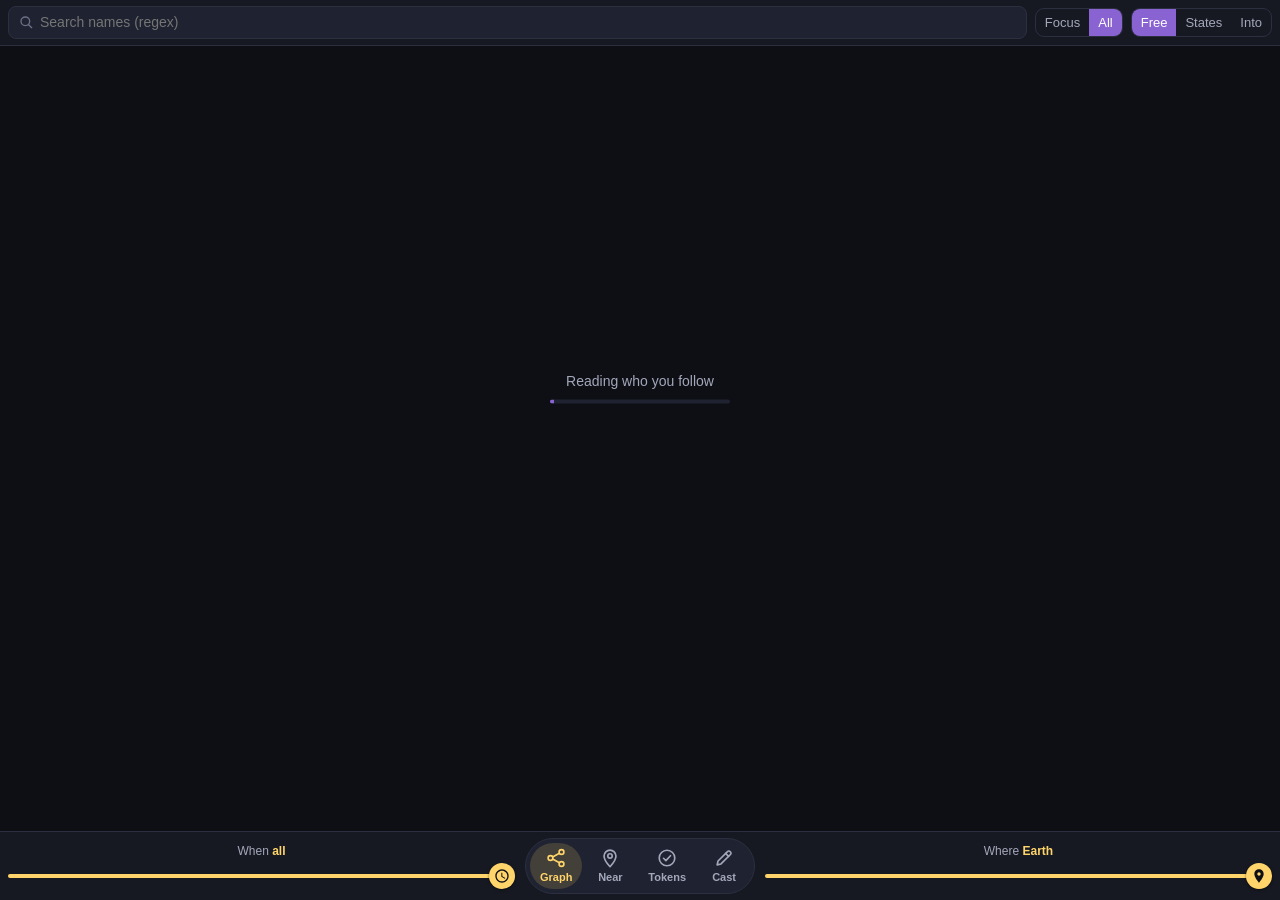
==== Alt/index.html @ 557f31a7 "Page 12 Demo button; /demo defaults to test data; live graph at /Alt Co-Authored-By: Claude Opus 5.5" ====
<!doctype html>
<html lang="en">
  <head>
    <meta charset="UTF-8" />
    <meta name="viewport" content="width=device-width, initial-scale=1, viewport-fit=cover, user-scalable=no" />
    <meta name="theme-color" content="#0e0f14" />
    <title>HereCaster</title>
    <link rel="icon" href="./icon.png" />
    <!--miniapp-embed-->
    <script type="module" crossorigin src="./assets/index-CEFZ0CI2.js"></script>
    <link rel="stylesheet" crossorigin href="./assets/index-DqR6mZrb.css">
  </head>
  <body>
    <div id="app">
      <nav id="settings" aria-label="Graph settings">
        <label id="find">
          <svg viewBox="0 0 24 24" aria-hidden="true"><circle cx="11" cy="11" r="6.5" /><path d="M16 16l4.5 4.5" /></svg>
          <input id="search" type="search" placeholder="Search names (regex)" aria-label="Search names (regex)" autocomplete="off" spellcheck="false" />
          <span id="count"></span>
        </label>
        <div class="seg" id="mode" role="group" aria-label="View">
          <button data-mode="focus">Focus</button>
          <button data-mode="all" class="on">All</button>
        </div>
        <div class="seg" id="hullBy" role="group" aria-label="Community hulls">
          <button data-hull="freeform" class="on">Free</button>
          <button data-hull="society">States</button>
          <button data-hull="interest">Into</button>
        </div>
      </nav>
      <main id="stage">
        <svg id="graph" role="img" aria-label="Friends-of-friends graph"></svg>
        <div id="status" class="status"></div>
        <div id="toast" hidden></div>
        <div id="legend"></div>
        <button id="meBtn" hidden>My network</button>
        <button id="addBtn" hidden>+ Add NearCaster</button>
        <aside id="panel" hidden></aside>
        <div id="peek" hidden></div>
      </main>
    </div>
  </body>
</html>
---- Alt/assets/index-DqR6mZrb.css ----
:root{--bg:#0e0f14;--panel:#171922;--panel-2:#1f2230;--line:#2b2f40;--ink:#e8e9f0;--ink-2:#a3a7ba;--ink-3:#6c7086;--accent:#8a63d2;--hit:#fe9;--hit-label:#ffd84d;--tie-mutual:#ffd84d;--tie-in:#f472b6;--tie-out:#60a5fa;--tie-half:#9aa0b4;--aura:#ffe080e8;--here:#ffd56b;--f2f:#ff4d4d;--safe-top:env(safe-area-inset-top,0px);--safe-bottom:env(safe-area-inset-bottom,0px);--safe-left:env(safe-area-inset-left,0px);--safe-right:env(safe-area-inset-right,0px);--lightningcss-light: ;--lightningcss-dark:initial;color-scheme:dark}*{box-sizing:border-box}[hidden]{display:none!important}html,body{background:var(--bg);height:100%;color:var(--ink);overscroll-behavior:none;-webkit-tap-highlight-color:transparent;margin:0;font:14px/1.35 -apple-system,BlinkMacSystemFont,Inter,Segoe UI,Roboto,sans-serif}#app{padding:var(--safe-top) var(--safe-right) var(--safe-bottom) var(--safe-left);flex-direction:column;display:flex;position:fixed;inset:0}#find{background:var(--panel-2);border:1px solid var(--line);cursor:text;border-radius:8px;flex:auto;align-items:center;gap:6px;min-width:80px;padding:0 9px;display:flex;overflow:hidden}#find svg{fill:none;width:16px;height:16px;stroke:var(--ink-3);stroke-width:2px;stroke-linecap:round;flex:none}#search{min-width:48px;color:var(--ink);font:inherit;background:0 0;border:0;outline:none;flex:48px;padding:6px 0}#find:has(#search.bad){border-color:#c55}#find:focus-within{border-color:var(--ink-3)}#count{min-width:0;color:var(--ink-3);white-space:nowrap;flex:0 auto;font-size:12px;overflow:hidden}button{font:inherit;color:var(--ink);background:var(--panel-2);border:1px solid var(--line);cursor:pointer;border-radius:8px;padding:5px 10px}button:active{transform:translateY(1px)}#settings{background:var(--panel);border-bottom:1px solid var(--line);scrollbar-width:none;z-index:3;align-items:center;gap:8px;padding:6px 8px;display:flex;overflow-x:auto}#settings::-webkit-scrollbar{display:none}#settings .seg{flex:none}#settings .seg button{white-space:nowrap}@media (max-width:520px){#settings{gap:5px}#settings .seg button{padding:4px 5px;font-size:12px}#settings:has(#search:focus) .seg{border-width:0;width:0;min-width:0;margin-left:-5px;padding:0;overflow:hidden}}.seg{border:1px solid var(--line);border-radius:9px;display:inline-flex;overflow:hidden}.seg button{color:var(--ink-2);background:0 0;border:0;border-radius:0;padding:5px 9px;font-size:13px}.seg button.on{background:var(--accent);color:#fff}#stage{flex:1;min-height:0;position:relative;overflow:hidden}#graph{touch-action:none;-webkit-user-select:none;user-select:none;-webkit-touch-callout:none;-webkit-tap-highlight-color:transparent;width:100%;height:100%;display:block}#meBtn{z-index:3;border:1px solid var(--line);background:var(--panel);color:var(--ink);border-radius:999px;padding:6px 12px;font-size:13px;position:absolute;top:8px;left:8px}#addBtn{z-index:3;border:1px solid var(--accent);background:var(--panel);color:var(--ink);border-radius:999px;padding:6px 12px;font-size:13px;position:absolute;top:8px;right:8px}#peek{z-index:6;border:1px solid var(--line);pointer-events:none;background:#171922f5;border-radius:12px;max-width:min(280px,100% - 16px);padding:8px 12px;position:fixed;top:0;left:0;box-shadow:0 6px 24px #00000073}#peek .who{color:var(--ink);align-items:center;gap:8px;font-size:14px;font-weight:600;display:flex}#peek .who i{border-radius:50%;flex:none;width:10px;height:10px}#peek .sub{color:var(--ink-2);margin-top:2px;font-size:12px}#peek.acct{align-items:center;gap:10px;display:flex}#peek .lines{min-width:0}#peek .who{overflow-wrap:anywhere;min-width:0}#peek .face{color:#000000b3;border:2px solid;border-radius:50%;flex:none;place-items:center;width:34px;height:34px;font-size:12px;font-weight:650;display:grid;position:relative;overflow:hidden}#peek .face img{object-fit:cover;width:100%;height:100%;position:absolute;inset:0}#peek .line{color:var(--ink-2);white-space:nowrap;text-overflow:ellipsis;margin-top:2px;font-size:12px;overflow:hidden}#peek .line .k{color:var(--ink-3)}.status{text-align:center;color:var(--ink-2);pointer-events:none;max-width:80%;position:absolute;top:40%;left:50%;transform:translate(-50%,-50%)}.status .bar{background:var(--panel-2);border-radius:2px;width:180px;height:4px;margin:10px auto 0;overflow:hidden}.status .bar i{background:var(--accent);height:100%;transition:width .2s;display:block}.status.error{color:#f0a0a0;pointer-events:auto}#legend{left:8px;bottom:var(--dock,0px);overscroll-behavior-x:contain;scrollbar-width:none;max-width:calc(100% - 16px);color:var(--ink-2);pointer-events:none;flex-wrap:nowrap;gap:10px;padding:10px 6px 10px 0;font-size:11px;display:flex;position:absolute;overflow-x:auto}#legend::-webkit-scrollbar{display:none}#legend:empty{display:none}#legend span{white-space:nowrap;pointer-events:auto;touch-action:none;cursor:default;border-radius:8px;flex:none;align-items:center;gap:4px;padding:1px 4px;display:inline-flex}#legend span.group{touch-action:none;-webkit-user-select:none;user-select:none;-webkit-touch-callout:none}#legend span.tap{cursor:pointer}#legend span.on{color:var(--ink);background:#ffffff1f}#legend i{border-radius:50%;width:9px;height:9px;display:inline-block}.link{stroke:#8890a8;stroke-opacity:.22;fill:none}.link.mutual{stroke-opacity:.45}.link.ego{stroke:var(--accent);stroke-opacity:.35}.link.hit{stroke:var(--hit);stroke-opacity:.75;stroke-width:1.5px}.link.dim{stroke-opacity:.05}.link.tie-half{stroke:var(--tie-half)}.link.tie-mutual{stroke:var(--tie-mutual)}.link.tie-in{stroke:var(--tie-in)}.link.tie-out{stroke:var(--tie-out)}.link.f2f{stroke:var(--f2f);stroke-opacity:.85;stroke-width:1.5px}.node circle.body{stroke:#0000008c;stroke-width:1px}.node .aura{fill:none;stroke:var(--aura);stroke-width:3px;visibility:hidden}.node.focus .aura{visibility:visible}.node.hit circle.body{fill:var(--hit)!important}.node.near1 circle.body{stroke:#ff8c42;stroke-width:2.5px}.node.near2 circle.body{stroke:#ffd56b;stroke-width:1.5px}.node.pinned circle.body{stroke:#fff;stroke-dasharray:2 2;stroke-width:1.5px}.node{cursor:pointer}.node.dim{opacity:.18}.node.faint{opacity:.5}.node text{fill:var(--ink);paint-order:stroke;stroke:#0e0f14d9;stroke-width:3px;pointer-events:all;font-size:10px}.node.hit text:not(.initials){fill:var(--hit-label);font-weight:650}.node .initials{fill:#000000b3;stroke:none;text-anchor:middle;dominant-baseline:central;pointer-events:none;font-size:9px;font-weight:650}.node.cluster circle.body{fill-opacity:.22;stroke-width:1.5px;stroke-dasharray:3 2}.node.cluster .initials{fill:var(--ink);stroke:none}.node.super circle.body{fill-opacity:.9;stroke:#ffffffbf;stroke-width:1.5px}.node.super .initials{fill:#fff;stroke:none;font-weight:700}.hull-layer{opacity:.1}.hulls,.links{pointer-events:none}.hull-layer .hull,.hull-top .hull,.hull-parts .hull{pointer-events:visiblePainted;cursor:pointer}.hull{stroke-width:36px;stroke-linejoin:round}.hull.on{opacity:.2}.hull.fade{opacity:.6}.hull.part{fill-opacity:.14;stroke-opacity:.6;stroke-width:1.5px}.hull.part.on{opacity:1;fill-opacity:.22;stroke-opacity:.9}#panel{width:min(300px,100% - 16px);max-height:min(calc(100% - var(--legend,0px) - var(--dock,0px) - 16px), var(--hover-h,100vh));touch-action:pan-y;-webkit-user-select:none;user-select:none;-webkit-touch-callout:none;border:1px solid var(--line);z-index:4;background:#171922f5;border-radius:12px;padding:12px;position:absolute;top:8px;left:8px;overflow:auto;box-shadow:0 8px 30px #00000073}#panel .head{align-items:center;gap:10px;padding-right:102px;display:flex}#panel.preview .head{padding-right:0}#panel .stats .opens{cursor:pointer}#panel .head.badged{align-items:flex-start;padding-right:0}#panel .head.badged>:nth-last-child(2){flex:0 auto;min-width:0}#panel .head.badged>.badges{touch-action:none;flex-flow:row-reverse wrap;flex:1 1 0;place-content:flex-start;gap:4px;min-width:101px;margin:32px -4px 0 0;display:flex}.badgeTip{z-index:6;border:1px solid var(--line);background:var(--panel);max-width:220px;color:var(--ink);pointer-events:none;border-radius:8px;padding:4px 8px;font-size:12px;position:fixed;top:0;left:0;box-shadow:0 4px 14px #00000073}.badgeTip[hidden]{display:none}#panel .badge.disc{border:1px solid var(--ink-3);background:var(--panel-2);width:28px;height:28px;color:var(--ink-2);border-radius:50%;place-items:center;padding:0;display:grid}#panel .badge.disc svg{fill:none;stroke:currentColor;stroke-width:1.8px;stroke-linecap:round;stroke-linejoin:round;width:16px;height:16px}#panel .badge.disc.qr.met{color:#000;background:#fff;border-color:#fff}#panel .badge.disc.selfie{overflow:hidden}#panel .badge.disc.selfie img{object-fit:cover;width:100%;height:100%}#panel .badge.society{cursor:default;border-radius:6px;width:28px;height:28px;position:relative}#panel .badge.society img{border-radius:6px;width:100%;height:100%;padding:3px}#panel .badge.society .letter{color:#23262f;background:#f4f4f6;border-radius:6px;place-items:center;width:100%;height:100%;font-size:14px;font-weight:700;display:grid}#panel .badge.society .n{border:1px solid var(--line);background:var(--panel-2);min-width:14px;height:14px;color:var(--ink);text-align:center;border-radius:7px;padding:0 3px;font-size:9px;line-height:12px;position:absolute;bottom:-3px;right:-3px}#panel .badge.society.lit,#panel .badge.society.on{outline:2px solid var(--ink-2);outline-offset:1px}#panel .head>:last-child{min-width:0}#panel .name,#panel .user{overflow-wrap:anywhere}#panel img,#panel .ph{object-fit:cover;background:var(--panel-2);border-radius:50%;flex:none;width:48px;height:48px}#panel img.logo{box-sizing:border-box;object-fit:contain;background:#f4f4f6;border-radius:8px;padding:4px}#panel img.logo.dark{background:#23262f}#panel .ph.cluster{background:0 0;border:2px dashed}#panel .ph.group{width:28px;height:28px;margin:10px}#panel .lines{color:var(--ink-2);gap:3px;margin-top:10px;font-size:13px;display:grid}#panel .chip.who img{vertical-align:middle;border-radius:50%;width:16px;height:16px;margin-right:5px}#panel .name{font-size:15px;font-weight:650}#panel .user{color:var(--ink-2)}#panel .bio{color:var(--ink-2);white-space:pre-wrap;word-break:break-word;margin:8px 0}#panel .stats{color:var(--ink-2);grid-template-columns:repeat(3,minmax(0,auto));justify-content:space-between;gap:4px 10px;margin:8px 0;font-size:12px;display:grid}#panel .stats b{color:var(--ink)}#panel .stats .col{align-content:start;gap:4px;min-width:0;display:grid}#panel .trace{cursor:pointer;touch-action:none;border-radius:4px}#panel.scroll .trace{touch-action:pan-y}#panel .trace.on{color:var(--ink);background:var(--panel-2)}@media (hover:hover){#panel .stats .trace:hover,#panel h4.trace:hover{color:var(--ink)}}#panel .chip.trace.on{border-color:var(--ink-2)}#panel .foldRow{color:var(--ink-2);align-items:center;gap:8px;margin-top:10px;font-size:12px;display:flex}#panel .foldRow input{min-width:0;accent-color:var(--accent);flex:1}#panel .chips{flex-wrap:wrap;gap:4px;margin:6px 0;display:flex}#panel .chip{background:var(--panel-2);border:1px solid var(--line);cursor:pointer;border-radius:10px;padding:2px 8px;font-size:12px}#panel .actions{flex-wrap:wrap;gap:6px;margin-top:8px;display:flex}#panel .actions button.primary{background:var(--accent);border-color:var(--accent);color:#fff}#panel .close{z-index:1;border:1px solid var(--ink-3);background:var(--panel-2);width:32px;height:32px;color:var(--ink);border-radius:50%;place-items:center;padding:0;font-size:22px;line-height:1;display:grid;position:absolute;top:8px;right:8px}@media (hover:hover){#panel .close:hover,#panel .steps button:not(:disabled):hover{background:var(--line)}}#panel .steps{z-index:1;border:1px solid var(--ink-3);background:var(--panel-2);border-radius:999px;height:32px;display:flex;position:absolute;top:8px;right:46px;overflow:hidden}#panel .steps button{width:30px;color:var(--ink);background:0 0;border:0;border-radius:0;place-items:center;padding:0;display:grid}#panel .steps button+button{border-left:1px solid var(--line)}#panel .steps button:disabled{color:var(--ink-3);opacity:.45;cursor:default}#panel .steps svg{fill:none;stroke:currentColor;stroke-width:2px;stroke-linecap:round;stroke-linejoin:round;width:16px;height:16px}#meBtn:not([hidden])~#panel{max-height:min(calc(100% - 48px - var(--legend,0px) - var(--dock,0px) - 8px), var(--hover-h,100vh));top:48px}#panel h4{color:var(--ink-3);margin:10px 0 4px;font-size:12px;font-weight:600}#toast{left:50%;bottom:calc(56px + var(--dock,0px));border:1px solid var(--line);max-width:calc(100% - 32px);color:var(--ink-2);pointer-events:none;z-index:5;background:#171922f0;border-radius:10px;padding:6px 12px;font-size:12px;position:absolute;transform:translate(-50%)}#stage:has(>.hc-sheet:not([hidden])) #panel{visibility:hidden}@media (max-aspect-ratio:3/4) and (pointer:coarse){#panel,#meBtn:not([hidden])~#panel{width:auto;height:auto;min-height:var(--rows-h,0px);max-height:min(var(--card-h,45%), var(--browse-h,100vh));border-radius:0 0 12px 12px;position:fixed;top:0;left:0;right:0}}#panel .hereLine{text-align:left;width:100%;color:var(--here);border:1px solid var(--line);background:0 0;border-radius:8px;margin:6px 0 2px;padding:6px 8px;font-size:12px;display:block}#panel .cast{color:var(--ink-2);margin:6px 0;font-size:12px}#panel .cast .said{color:var(--ink);word-break:break-word;margin-top:2px;font-size:13px}#panel .chip.token{cursor:default}.f2f-overlay{z-index:20;background:#000000b8;place-items:center;padding:16px;display:grid;position:fixed;inset:0}.f2f-sheet{border:1px solid var(--line);background:var(--panel);max-width:min(360px,100%);max-height:100%;color:var(--ink);text-align:center;border-radius:12px;justify-items:center;gap:8px;padding:16px;display:grid;overflow:auto}.f2f-sheet .name{font-size:15px;font-weight:650}.f2f-sheet .user{color:var(--ink-2)}.f2f-code{background:#fff;width:256px;height:256px}.f2f-video,.f2f-photo{background:#000;border-radius:8px;width:min(320px,100%);display:block}.f2f-sheet .met{color:var(--ink-2);align-items:center;gap:8px;font-size:13px;display:flex}.f2f-sheet .acts{flex-wrap:wrap;justify-content:center;gap:6px;display:flex}.f2f-sheet .acts button:disabled{opacity:.45;cursor:default}.f2f-sheet .acts button.primary{background:var(--accent);border-color:var(--accent);color:#fff}.hc-dock{z-index:4;background:var(--panel);border-top:1px solid var(--line);position:absolute;bottom:0;left:0;right:0;container:hcdock/inline-size}.hc-bar{align-items:center;gap:10px;padding:6px 8px;display:flex}.hc-cell{flex-direction:column;flex:1 1 0;min-width:0;display:flex;container-type:inline-size}.hc-title{color:var(--ink-2);text-align:center;white-space:nowrap;text-overflow:ellipsis;font-size:clamp(8px,12.5cqi,12px);line-height:16px;overflow:hidden}.hc-track{min-width:0;position:relative}.hc-track input[type=range]{appearance:none;cursor:pointer;background:0 0;width:100%;height:26px;margin:4px 0 0;display:block}.hc-track input[type=range]::-webkit-slider-runnable-track{background:linear-gradient(to right, var(--here) var(--p,0%), var(--line) var(--p,0%));border-radius:2px;height:4px}.hc-track input[type=range]::-moz-range-track{background:linear-gradient(to right, var(--here) var(--p,0%), var(--line) var(--p,0%));border-radius:2px;height:4px}.hc-track input[type=range]::-webkit-slider-thumb{appearance:none;background:var(--here) var(--icon) center / 16px no-repeat;border:0;border-radius:50%;width:26px;height:26px;margin-top:-11px;box-shadow:0 1px 3px #00000080}.hc-track input[type=range]::-moz-range-thumb{background:var(--here) var(--icon) center / 16px no-repeat;border:0;border-radius:50%;width:26px;height:26px;box-shadow:0 1px 3px #00000080}.hc-where{--icon:url("data:image/svg+xml,%3Csvg xmlns='http://www.w3.org/2000/svg' viewBox='0 0 24 24'%3E%3Cpath fill='%230e0f14' d='M12 2C8.13 2 5 5.13 5 9c0 5.25 7 13 7 13s7-7.75 7-13c0-3.87-3.13-7-7-7zm0 9.5c-1.38 0-2.5-1.12-2.5-2.5s1.12-2.5 2.5-2.5 2.5 1.12 2.5 2.5-1.12 2.5-2.5 2.5z'/%3E%3C/svg%3E")}.hc-when{--icon:url("data:image/svg+xml,%3Csvg xmlns='http://www.w3.org/2000/svg' viewBox='0 0 24 24'%3E%3Cpath fill='%230e0f14' d='M11.99 2C6.47 2 2 6.48 2 12s4.47 10 9.99 10C17.52 22 22 17.52 22 12S17.52 2 11.99 2zM12 20c-4.42 0-8-3.58-8-8s3.58-8 8-8 8 3.58 8 8-3.58 8-8 8zm.5-13H11v6l5.25 3.15.75-1.23-4.5-2.67z'/%3E%3C/svg%3E")}.hc-value{color:var(--here);font-weight:600}.hc-tabs{background:var(--panel-2);border:1px solid var(--line);border-radius:999px;gap:2px;min-width:0;padding:4px;display:inline-flex}.hc-tab{min-width:52px;min-height:46px;color:var(--ink-2);background:0 0;border:0;border-radius:999px;flex-direction:column;flex:auto;justify-content:center;align-items:center;gap:1px;padding:4px 10px;font-size:11px;font-weight:600;display:flex}.hc-tab svg{fill:none;stroke:currentColor;stroke-width:1.8px;stroke-linecap:round;stroke-linejoin:round;width:22px;height:22px}.hc-tab.on{color:var(--here);background:#ffd56b29}@container hcdock (width<420px){.hc-tabs{gap:0;padding:2px}.hc-tab{min-width:44px;min-height:44px;padding:0}.hc-tab span{display:none}}.hc-tab:focus-visible,.hc-ble:focus-visible{outline:2px solid var(--here);outline-offset:1px}.hc-ble{top:max(8px, var(--cover-top,0px));z-index:4;border:1px solid var(--line);background:var(--panel-2);color:var(--ink-2);white-space:nowrap;text-overflow:ellipsis;border-radius:999px;max-width:180px;padding:5px 11px;font-size:12px;font-weight:600;position:absolute;right:8px;overflow:hidden}#addBtn:not([hidden])~.hc-ble{top:max(48px, var(--cover-top,0px) + 40px)}.hc-sheet:not([hidden])~.hc-ble{top:8px}#addBtn:not([hidden])~.hc-sheet:not([hidden])~.hc-ble{top:48px}.hc-ble.on{color:var(--here);border-color:#ffd56b80}.hc-ble:disabled{opacity:.5;cursor:default}.hc-sheet{top:8px;bottom:calc(var(--dock,0px) + 8px);z-index:4;overscroll-behavior:contain;background:var(--panel);border:1px solid var(--line);border-radius:12px;width:min(720px,100% - 16px);padding:12px 14px 16px;position:absolute;left:50%;overflow-y:auto;transform:translate(-50%);box-shadow:0 6px 24px #00000073}.hc-head{color:var(--ink);margin:0 0 8px;font-size:15px;font-weight:650}.hc-h{color:var(--ink-2);text-transform:none;margin:12px 0 4px;font-size:12px;font-weight:600}.hc-list{margin:0;padding:0;list-style:none}.hc-item{border-bottom:1px solid var(--line);padding:8px 2px}.hc-item:last-child{border-bottom:0}.hc-line{overflow-wrap:anywhere;font-size:14px}.hc-name{color:var(--ink);font-weight:600}.hc-sub{color:var(--ink-2);font-size:12px}.hc-text{color:var(--ink);white-space:pre-wrap;overflow-wrap:anywhere;margin-top:3px;font-size:13px}.hc-detail{color:var(--ink-2);overflow-wrap:anywhere;margin-top:2px;font-size:11px}.hc-empty{color:var(--ink-3);text-align:center;margin:16px 0}
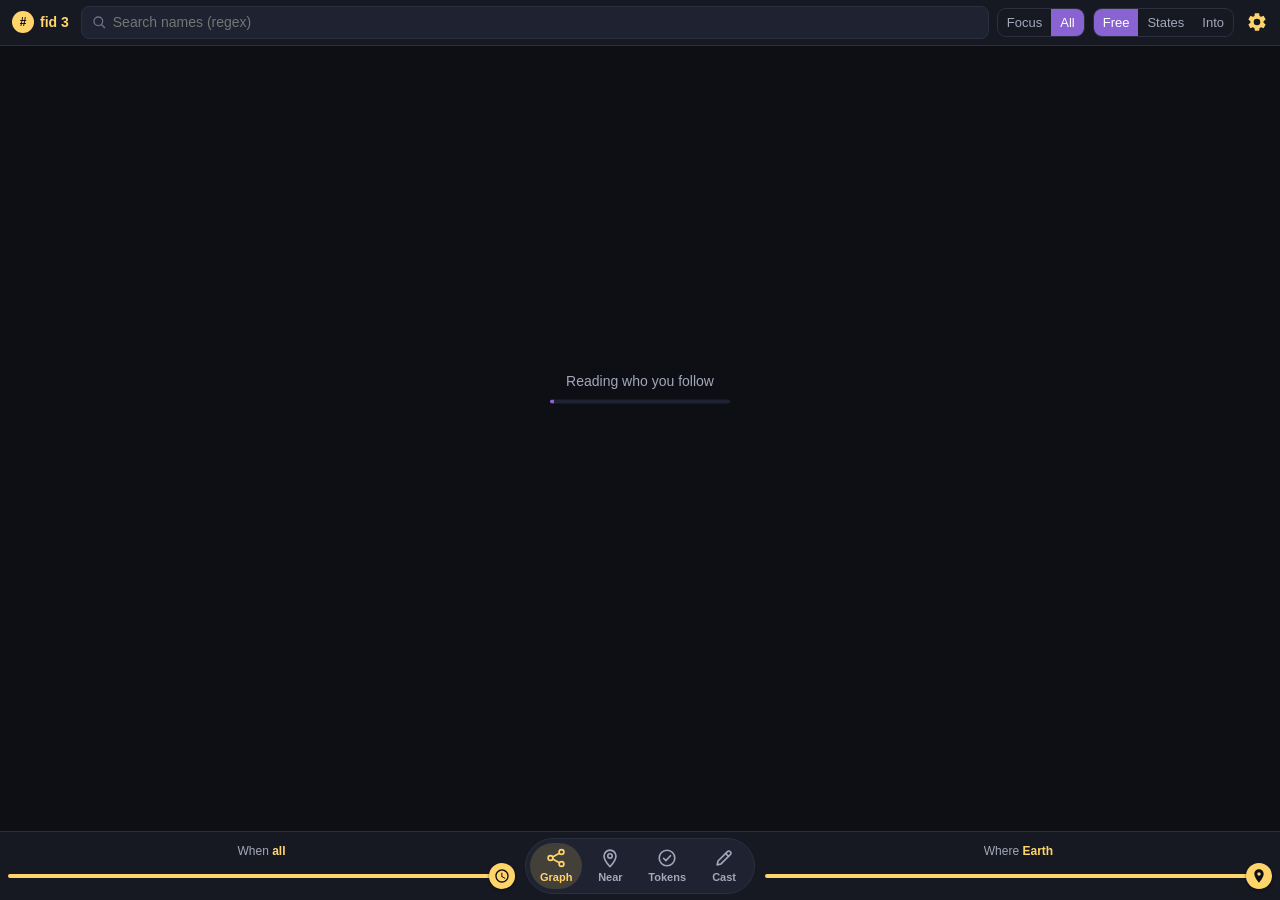
==== commit c3b51a40: "Demo and Alt: web build 09:24 (test Near/Tokens/Cast, BLE sheet, gear, account row, Into hulls) Co-A" ====
--- a/Alt/index.html
+++ b/Alt/index.html
@@ -7,8 +7,8 @@
     <title>HereCaster</title>
     <link rel="icon" href="./icon.png" />
     <!--miniapp-embed-->
-    <script type="module" crossorigin src="./assets/index-CEFZ0CI2.js"></script>
-    <link rel="stylesheet" crossorigin href="./assets/index-DqR6mZrb.css">
+    <script type="module" crossorigin src="./assets/index-DfvsqRJF.js"></script>
+    <link rel="stylesheet" crossorigin href="./assets/index-DwPhu1Ht.css">
   </head>
   <body>
     <div id="app">
--- a/Alt/assets/index-DwPhu1Ht.css
+++ b/Alt/assets/index-DwPhu1Ht.css
@@ -0,0 +1 @@
+:root{--bg:#0e0f14;--panel:#171922;--panel-2:#1f2230;--line:#2b2f40;--ink:#e8e9f0;--ink-2:#a3a7ba;--ink-3:#6c7086;--accent:#8a63d2;--hit:#fe9;--hit-label:#ffd84d;--tie-mutual:#ffd84d;--tie-in:#f472b6;--tie-out:#60a5fa;--tie-half:#9aa0b4;--aura:#ffe080e8;--here:#ffd56b;--f2f:#ff4d4d;--safe-top:env(safe-area-inset-top,0px);--safe-bottom:env(safe-area-inset-bottom,0px);--safe-left:env(safe-area-inset-left,0px);--safe-right:env(safe-area-inset-right,0px);--lightningcss-light: ;--lightningcss-dark:initial;color-scheme:dark}*{box-sizing:border-box}[hidden]{display:none!important}html,body{background:var(--bg);height:100%;color:var(--ink);overscroll-behavior:none;-webkit-tap-highlight-color:transparent;margin:0;font:14px/1.35 -apple-system,BlinkMacSystemFont,Inter,Segoe UI,Roboto,sans-serif}#app{padding:var(--safe-top) var(--safe-right) var(--safe-bottom) var(--safe-left);flex-direction:column;display:flex;position:fixed;inset:0}#find{background:var(--panel-2);border:1px solid var(--line);cursor:text;border-radius:8px;flex:1 1 0;align-items:center;gap:6px;min-width:80px;padding:0 9px;display:flex;overflow:hidden}#find svg{fill:none;width:16px;height:16px;stroke:var(--ink-3);stroke-width:2px;stroke-linecap:round;flex:none}#search{min-width:48px;color:var(--ink);font:inherit;background:0 0;border:0;outline:none;flex:48px;padding:6px 0}#find:has(#search.bad){border-color:#c55}#find:focus-within{border-color:var(--ink-3)}#count{min-width:0;color:var(--ink-3);white-space:nowrap;flex:0 auto;font-size:12px;overflow:hidden}button{font:inherit;color:var(--ink);background:var(--panel-2);border:1px solid var(--line);cursor:pointer;border-radius:8px;padding:5px 10px}button:active{transform:translateY(1px)}#settings{background:var(--panel);border-bottom:1px solid var(--line);scrollbar-width:none;z-index:3;align-items:center;gap:8px;padding:6px 8px;display:flex;overflow-x:auto}#settings::-webkit-scrollbar{display:none}#settings .seg{flex:none}#settings .seg button{white-space:nowrap}@media (max-width:520px){#settings{gap:5px}#settings .seg button{padding:4px 5px;font-size:12px}#settings:has(#search:focus) .seg{border-width:0;width:0;min-width:0;margin-left:-5px;padding:0;overflow:hidden}}.seg{border:1px solid var(--line);border-radius:9px;display:inline-flex;overflow:hidden}.seg button{color:var(--ink-2);background:0 0;border:0;border-radius:0;padding:5px 9px;font-size:13px}.seg button.on{background:var(--accent);color:#fff}#who,#gear{color:var(--here);background:0 0;border:0;flex:none;align-items:center;gap:6px;padding:2px 4px;display:flex}#who{flex:0 auto;min-width:0}#who .at{text-overflow:ellipsis;white-space:nowrap;min-width:0;font-weight:600;overflow:hidden}#gear svg{width:22px;height:22px;fill:var(--here)}.av{background:var(--here);width:22px;height:22px;color:var(--bg);border-radius:50%;flex:none;place-items:center;font-size:12px;font-weight:700;display:inline-grid}.pop-scrim{z-index:7;position:fixed;inset:0}.pop{z-index:8;background:var(--panel);border:1px solid var(--line);border-radius:12px;flex-direction:column;gap:6px;width:min(300px,100vw - 16px);padding:8px;display:flex;position:fixed;overflow:auto;box-shadow:0 6px 24px #00000073}.pop .cap{color:var(--ink-3);padding:4px 4px 0;font-size:12px}.pop .item,.pop .line{align-items:center;gap:10px;display:flex}.pop .item{text-align:left;background:0 0;border-color:#0000;width:100%;padding:7px 8px}.pop .item[aria-current=true]{border-color:var(--here)}.pop .line{padding:4px}.pop .nm{overflow-wrap:anywhere;flex:auto;min-width:0}.pop .fid{color:var(--ink-3);white-space:nowrap;font-size:12px}.pop .act{align-self:flex-start}.pop .foot{color:var(--ink-3);margin:0;padding:0 4px;font-size:12px}@media (max-width:520px){#who{gap:4px;padding:2px 0}#who .at{font-size:12px}#who .av,#gear svg{width:20px;height:20px}#who .av{font-size:11px}#gear{padding:2px 0}#find{min-width:52px}}#stage{flex:1;min-height:0;position:relative;overflow:hidden}#graph{touch-action:none;-webkit-user-select:none;user-select:none;-webkit-touch-callout:none;-webkit-tap-highlight-color:transparent;width:100%;height:100%;display:block}#meBtn{z-index:3;border:1px solid var(--line);background:var(--panel);color:var(--ink);border-radius:999px;padding:6px 12px;font-size:13px;position:absolute;top:8px;left:8px}#addBtn{z-index:3;border:1px solid var(--accent);background:var(--panel);color:var(--ink);border-radius:999px;padding:6px 12px;font-size:13px;position:absolute;top:8px;right:8px}#peek{z-index:6;border:1px solid var(--line);pointer-events:none;background:#171922f5;border-radius:12px;max-width:min(280px,100% - 16px);padding:8px 12px;position:fixed;top:0;left:0;box-shadow:0 6px 24px #00000073}#peek .who{color:var(--ink);align-items:center;gap:8px;font-size:14px;font-weight:600;display:flex}#peek .who i{border-radius:50%;flex:none;width:10px;height:10px}#peek .sub{color:var(--ink-2);margin-top:2px;font-size:12px}#peek.acct{align-items:center;gap:10px;display:flex}#peek .lines{min-width:0}#peek .who{overflow-wrap:anywhere;min-width:0}#peek .face{color:#000000b3;border:2px solid;border-radius:50%;flex:none;place-items:center;width:34px;height:34px;font-size:12px;font-weight:650;display:grid;position:relative;overflow:hidden}#peek .face img{object-fit:cover;width:100%;height:100%;position:absolute;inset:0}#peek .line{color:var(--ink-2);white-space:nowrap;text-overflow:ellipsis;margin-top:2px;font-size:12px;overflow:hidden}#peek .line .k{color:var(--ink-3)}.status{text-align:center;color:var(--ink-2);pointer-events:none;max-width:80%;position:absolute;top:40%;left:50%;transform:translate(-50%,-50%)}.status .bar{background:var(--panel-2);border-radius:2px;width:180px;height:4px;margin:10px auto 0;overflow:hidden}.status .bar i{background:var(--accent);height:100%;transition:width .2s;display:block}.status.error{color:#f0a0a0;pointer-events:auto}#legend{left:8px;bottom:var(--dock,0px);overscroll-behavior-x:contain;scrollbar-width:none;max-width:calc(100% - 16px);color:var(--ink-2);pointer-events:none;flex-wrap:nowrap;gap:10px;padding:10px 6px 10px 0;font-size:11px;display:flex;position:absolute;overflow-x:auto}#legend::-webkit-scrollbar{display:none}#legend:empty{display:none}#legend span{white-space:nowrap;pointer-events:auto;touch-action:none;cursor:default;border-radius:8px;flex:none;align-items:center;gap:4px;padding:1px 4px;display:inline-flex}#legend span.group{touch-action:none;-webkit-user-select:none;user-select:none;-webkit-touch-callout:none}#legend span.tap{cursor:pointer}#legend span.on{color:var(--ink);background:#ffffff1f}#legend i{border-radius:50%;width:9px;height:9px;display:inline-block}.link{stroke:#8890a8;stroke-opacity:.22;fill:none}.link.mutual{stroke-opacity:.45}.link.ego{stroke:var(--accent);stroke-opacity:.35}.link.hit{stroke:var(--hit);stroke-opacity:.75;stroke-width:1.5px}.link.dim{stroke-opacity:.05}.link.tie-half{stroke:var(--tie-half)}.link.tie-mutual{stroke:var(--tie-mutual)}.link.tie-in{stroke:var(--tie-in)}.link.tie-out{stroke:var(--tie-out)}.link.f2f{stroke:var(--f2f);stroke-opacity:.85;stroke-width:1.5px}.node circle.body{stroke:#0000008c;stroke-width:1px}.node .aura{fill:none;stroke:var(--aura);stroke-width:3px;visibility:hidden}.node.focus .aura{visibility:visible}.node.hit circle.body{fill:var(--hit)!important}.node.near1 circle.body{stroke:#ff8c42;stroke-width:2.5px}.node.near2 circle.body{stroke:#ffd56b;stroke-width:1.5px}.node.pinned circle.body{stroke:#fff;stroke-dasharray:2 2;stroke-width:1.5px}.node{cursor:pointer}.node.dim{opacity:.18}.node.faint{opacity:.5}.node text{fill:var(--ink);paint-order:stroke;stroke:#0e0f14d9;stroke-width:3px;pointer-events:all;font-size:10px}.node.hit text:not(.initials){fill:var(--hit-label);font-weight:650}.node .initials{fill:#000000b3;stroke:none;text-anchor:middle;dominant-baseline:central;pointer-events:none;font-size:9px;font-weight:650}.node.cluster circle.body{fill-opacity:.22;stroke-width:1.5px;stroke-dasharray:3 2}.node.cluster .initials{fill:var(--ink);stroke:none}.node.super circle.body{fill-opacity:.9;stroke:#ffffffbf;stroke-width:1.5px}.node.super .initials{fill:#fff;stroke:none;font-weight:700}.hull-layer{opacity:.1}.hulls,.links{pointer-events:none}.hull-layer .hull,.hull-top .hull,.hull-parts .hull{pointer-events:visiblePainted;cursor:pointer}.hull{stroke-width:36px;stroke-linejoin:round}.hull.on{opacity:.2}.hull.fade{opacity:.6}.hull.part{fill-opacity:.14;stroke-opacity:.6;stroke-width:1.5px}.hull.part.on{opacity:1;fill-opacity:.22;stroke-opacity:.9}#panel{width:min(300px,100% - 16px);max-height:min(calc(100% - var(--legend,0px) - var(--dock,0px) - 16px), var(--hover-h,100vh));touch-action:pan-y;-webkit-user-select:none;user-select:none;-webkit-touch-callout:none;border:1px solid var(--line);z-index:4;background:#171922f5;border-radius:12px;padding:12px;position:absolute;top:8px;left:8px;overflow:auto;box-shadow:0 8px 30px #00000073}#panel .head{align-items:center;gap:10px;padding-right:102px;display:flex}#panel.preview .head{padding-right:0}#panel .stats .opens{cursor:pointer}#panel .head.badged{align-items:flex-start;padding-right:0}#panel .head.badged>:nth-last-child(2){flex:0 auto;min-width:0}#panel .head.badged>.badges{touch-action:none;flex-flow:row-reverse wrap;flex:1 1 0;place-content:flex-start;gap:4px;min-width:101px;margin:32px -4px 0 0;display:flex}.badgeTip{z-index:6;border:1px solid var(--line);background:var(--panel);max-width:220px;color:var(--ink);pointer-events:none;border-radius:8px;padding:4px 8px;font-size:12px;position:fixed;top:0;left:0;box-shadow:0 4px 14px #00000073}.badgeTip[hidden]{display:none}#panel .badge.disc{border:1px solid var(--ink-3);background:var(--panel-2);width:28px;height:28px;color:var(--ink-2);border-radius:50%;place-items:center;padding:0;display:grid}#panel .badge.disc svg{fill:none;stroke:currentColor;stroke-width:1.8px;stroke-linecap:round;stroke-linejoin:round;width:16px;height:16px}#panel .badge.disc.qr.met{color:#000;background:#fff;border-color:#fff}#panel .badge.disc.selfie{overflow:hidden}#panel .badge.disc.selfie img{object-fit:cover;width:100%;height:100%}#panel .badge.society{cursor:default;border-radius:6px;width:28px;height:28px;position:relative}#panel .badge.society img{border-radius:6px;width:100%;height:100%;padding:3px}#panel .badge.society .letter{color:#23262f;background:#f4f4f6;border-radius:6px;place-items:center;width:100%;height:100%;font-size:14px;font-weight:700;display:grid}#panel .badge.society .n{border:1px solid var(--line);background:var(--panel-2);min-width:14px;height:14px;color:var(--ink);text-align:center;border-radius:7px;padding:0 3px;font-size:9px;line-height:12px;position:absolute;bottom:-3px;right:-3px}#panel .badge.society.lit,#panel .badge.society.on{outline:2px solid var(--ink-2);outline-offset:1px}#panel .head>:last-child{min-width:0}#panel .name,#panel .user{overflow-wrap:anywhere}#panel img,#panel .ph{object-fit:cover;background:var(--panel-2);border-radius:50%;flex:none;width:48px;height:48px}#panel img.logo{box-sizing:border-box;object-fit:contain;background:#f4f4f6;border-radius:8px;padding:4px}#panel img.logo.dark{background:#23262f}#panel .ph.cluster{background:0 0;border:2px dashed}#panel .ph.group{width:28px;height:28px;margin:10px}#panel .lines{color:var(--ink-2);gap:3px;margin-top:10px;font-size:13px;display:grid}#panel .chip.who img{vertical-align:middle;border-radius:50%;width:16px;height:16px;margin-right:5px}#panel .name{font-size:15px;font-weight:650}#panel .user{color:var(--ink-2)}#panel .bio{color:var(--ink-2);white-space:pre-wrap;word-break:break-word;margin:8px 0}#panel .stats{color:var(--ink-2);grid-template-columns:repeat(3,minmax(0,auto));justify-content:space-between;gap:4px 10px;margin:8px 0;font-size:12px;display:grid}#panel .stats b{color:var(--ink)}#panel .stats .col{align-content:start;gap:4px;min-width:0;display:grid}#panel .trace{cursor:pointer;touch-action:none;border-radius:4px}#panel.scroll .trace{touch-action:pan-y}#panel .trace.on{color:var(--ink);background:var(--panel-2)}@media (hover:hover){#panel .stats .trace:hover,#panel h4.trace:hover{color:var(--ink)}}#panel .chip.trace.on{border-color:var(--ink-2)}#panel .foldRow{color:var(--ink-2);align-items:center;gap:8px;margin-top:10px;font-size:12px;display:flex}#panel .foldRow input{min-width:0;accent-color:var(--accent);flex:1}#panel .chips{flex-wrap:wrap;gap:4px;margin:6px 0;display:flex}#panel .chip{background:var(--panel-2);border:1px solid var(--line);cursor:pointer;border-radius:10px;padding:2px 8px;font-size:12px}#panel .actions{flex-wrap:wrap;gap:6px;margin-top:8px;display:flex}#panel .actions button.primary{background:var(--accent);border-color:var(--accent);color:#fff}#panel .close{z-index:1;border:1px solid var(--ink-3);background:var(--panel-2);width:32px;height:32px;color:var(--ink);border-radius:50%;place-items:center;padding:0;font-size:22px;line-height:1;display:grid;position:absolute;top:8px;right:8px}@media (hover:hover){#panel .close:hover,#panel .steps button:not(:disabled):hover{background:var(--line)}}#panel .steps{z-index:1;border:1px solid var(--ink-3);background:var(--panel-2);border-radius:999px;height:32px;display:flex;position:absolute;top:8px;right:46px;overflow:hidden}#panel .steps button{width:30px;color:var(--ink);background:0 0;border:0;border-radius:0;place-items:center;padding:0;display:grid}#panel .steps button+button{border-left:1px solid var(--line)}#panel .steps button:disabled{color:var(--ink-3);opacity:.45;cursor:default}#panel .steps svg{fill:none;stroke:currentColor;stroke-width:2px;stroke-linecap:round;stroke-linejoin:round;width:16px;height:16px}#meBtn:not([hidden])~#panel{max-height:min(calc(100% - 48px - var(--legend,0px) - var(--dock,0px) - 8px), var(--hover-h,100vh));top:48px}#panel h4{color:var(--ink-3);margin:10px 0 4px;font-size:12px;font-weight:600}#toast{left:50%;bottom:calc(56px + var(--dock,0px));border:1px solid var(--line);max-width:calc(100% - 32px);color:var(--ink-2);pointer-events:none;z-index:5;background:#171922f0;border-radius:10px;padding:6px 12px;font-size:12px;position:absolute;transform:translate(-50%)}#stage:has(>.hc-sheet:not([hidden])) #panel{visibility:hidden}@media (max-aspect-ratio:3/4) and (pointer:coarse){#panel,#meBtn:not([hidden])~#panel{width:auto;height:auto;min-height:var(--rows-h,0px);max-height:min(var(--card-h,45%), var(--browse-h,100vh));border-radius:0 0 12px 12px;position:fixed;top:0;left:0;right:0}}#panel .hereLine{text-align:left;width:100%;color:var(--here);border:1px solid var(--line);background:0 0;border-radius:8px;margin:6px 0 2px;padding:6px 8px;font-size:12px;display:block}#panel .cast{color:var(--ink-2);margin:6px 0;font-size:12px}#panel .cast .said{color:var(--ink);word-break:break-word;margin-top:2px;font-size:13px}#panel .chip.token{cursor:default}.f2f-overlay{z-index:20;background:#000000b8;place-items:center;padding:16px;display:grid;position:fixed;inset:0}.f2f-sheet{border:1px solid var(--line);background:var(--panel);max-width:min(360px,100%);max-height:100%;color:var(--ink);text-align:center;border-radius:12px;justify-items:center;gap:8px;padding:16px;display:grid;overflow:auto}.f2f-sheet .name{font-size:15px;font-weight:650}.f2f-sheet .user{color:var(--ink-2)}.f2f-code{background:#fff;width:256px;height:256px}.f2f-video,.f2f-photo{background:#000;border-radius:8px;width:min(320px,100%);display:block}.f2f-sheet .met{color:var(--ink-2);align-items:center;gap:8px;font-size:13px;display:flex}.f2f-sheet .acts{flex-wrap:wrap;justify-content:center;gap:6px;display:flex}.f2f-sheet .acts button:disabled{opacity:.45;cursor:default}.f2f-sheet .acts button.primary{background:var(--accent);border-color:var(--accent);color:#fff}.hc-dock{z-index:4;background:var(--panel);border-top:1px solid var(--line);position:absolute;bottom:0;left:0;right:0;container:hcdock/inline-size}.hc-bar{align-items:center;gap:10px;padding:6px 8px;display:flex}.hc-cell{flex-direction:column;flex:1 1 0;min-width:0;display:flex;container-type:inline-size}.hc-title{color:var(--ink-2);text-align:center;white-space:nowrap;text-overflow:ellipsis;font-size:clamp(8px,12.5cqi,12px);line-height:16px;overflow:hidden}.hc-track{min-width:0;position:relative}.hc-track input[type=range]{appearance:none;cursor:pointer;background:0 0;width:100%;height:26px;margin:4px 0 0;display:block}.hc-track input[type=range]::-webkit-slider-runnable-track{background:linear-gradient(to right, var(--here) var(--p,0%), var(--line) var(--p,0%));border-radius:2px;height:4px}.hc-track input[type=range]::-moz-range-track{background:linear-gradient(to right, var(--here) var(--p,0%), var(--line) var(--p,0%));border-radius:2px;height:4px}.hc-track input[type=range]::-webkit-slider-thumb{appearance:none;background:var(--here) var(--icon) center / 16px no-repeat;border:0;border-radius:50%;width:26px;height:26px;margin-top:-11px;box-shadow:0 1px 3px #00000080}.hc-track input[type=range]::-moz-range-thumb{background:var(--here) var(--icon) center / 16px no-repeat;border:0;border-radius:50%;width:26px;height:26px;box-shadow:0 1px 3px #00000080}.hc-where{--icon:url("data:image/svg+xml,%3Csvg xmlns='http://www.w3.org/2000/svg' viewBox='0 0 24 24'%3E%3Cpath fill='%230e0f14' d='M12 2C8.13 2 5 5.13 5 9c0 5.25 7 13 7 13s7-7.75 7-13c0-3.87-3.13-7-7-7zm0 9.5c-1.38 0-2.5-1.12-2.5-2.5s1.12-2.5 2.5-2.5 2.5 1.12 2.5 2.5-1.12 2.5-2.5 2.5z'/%3E%3C/svg%3E")}.hc-when{--icon:url("data:image/svg+xml,%3Csvg xmlns='http://www.w3.org/2000/svg' viewBox='0 0 24 24'%3E%3Cpath fill='%230e0f14' d='M11.99 2C6.47 2 2 6.48 2 12s4.47 10 9.99 10C17.52 22 22 17.52 22 12S17.52 2 11.99 2zM12 20c-4.42 0-8-3.58-8-8s3.58-8 8-8 8 3.58 8 8-3.58 8-8 8zm.5-13H11v6l5.25 3.15.75-1.23-4.5-2.67z'/%3E%3C/svg%3E")}.hc-value{color:var(--here);font-weight:600}.hc-tabs{background:var(--panel-2);border:1px solid var(--line);border-radius:999px;gap:2px;min-width:0;padding:4px;display:inline-flex}.hc-tab{min-width:52px;min-height:46px;color:var(--ink-2);background:0 0;border:0;border-radius:999px;flex-direction:column;flex:auto;justify-content:center;align-items:center;gap:1px;padding:4px 10px;font-size:11px;font-weight:600;display:flex}.hc-tab svg{fill:none;stroke:currentColor;stroke-width:1.8px;stroke-linecap:round;stroke-linejoin:round;width:22px;height:22px}.hc-tab.on{color:var(--here);background:#ffd56b29}@container hcdock (width<420px){.hc-tabs{gap:0;padding:2px}.hc-tab{min-width:44px;min-height:44px;padding:0}.hc-tab span{display:none}}.hc-tab:focus-visible,.hc-ble:focus-visible{outline:2px solid var(--here);outline-offset:1px}.hc-ble{top:max(8px, var(--cover-top,0px));z-index:4;border:1px solid var(--line);background:var(--panel-2);color:var(--ink-2);white-space:nowrap;text-overflow:ellipsis;border-radius:999px;max-width:180px;padding:5px 11px;font-size:12px;font-weight:600;position:absolute;right:8px;overflow:hidden}#addBtn:not([hidden])~.hc-ble{top:max(48px, var(--cover-top,0px) + 40px)}.hc-sheet:not([hidden])~.hc-ble{top:8px}#addBtn:not([hidden])~.hc-sheet:not([hidden])~.hc-ble{top:48px}.hc-ble.on{color:var(--here);border-color:#ffd56b80}.hc-ble:disabled{opacity:.5;cursor:default}.hc-sheet{top:8px;bottom:calc(var(--dock,0px) + 8px);z-index:4;overscroll-behavior:contain;background:var(--panel);border:1px solid var(--line);border-radius:12px;width:min(720px,100% - 16px);padding:12px 14px 16px;position:absolute;left:50%;overflow-y:auto;transform:translate(-50%);box-shadow:0 6px 24px #00000073}.hc-head{color:var(--ink);margin:0 0 8px;font-size:15px;font-weight:650}.hc-h{color:var(--ink-2);text-transform:none;margin:12px 0 4px;font-size:12px;font-weight:600}.hc-list{margin:0;padding:0;list-style:none}.hc-item{border-bottom:1px solid var(--line);padding:8px 2px}.hc-item:last-child{border-bottom:0}.hc-line{overflow-wrap:anywhere;font-size:14px}.hc-name{color:var(--ink);font-weight:600}.hc-sub{color:var(--ink-2);font-size:12px}.hc-text{color:var(--ink);white-space:pre-wrap;overflow-wrap:anywhere;margin-top:3px;font-size:13px}.hc-detail{color:var(--ink-2);overflow-wrap:anywhere;margin-top:2px;font-size:11px}.hc-empty{color:var(--ink-3);text-align:center;margin:16px 0}.hc-blesheet{top:calc(max(8px, var(--cover-top,0px)) + var(--ble-h,28px) + 6px);z-index:5;background:var(--panel);border:1px solid var(--line);border-radius:12px;flex-direction:column;gap:8px;width:min(280px,100% - 16px);padding:10px 12px;display:flex;position:absolute;right:8px;box-shadow:0 6px 24px #00000073}#addBtn:not([hidden])~.hc-blesheet{top:calc(max(48px, var(--cover-top,0px) + 40px) + var(--ble-h,28px) + 6px)}.hc-sheet:not([hidden])~.hc-blesheet{top:calc(8px + var(--ble-h,28px) + 6px)}#addBtn:not([hidden])~.hc-sheet:not([hidden])~.hc-blesheet{top:calc(48px + var(--ble-h,28px) + 6px)}.hc-blesheet .hc-h{margin:0}.hc-bletext,.hc-bleerr{color:var(--ink-2);margin:0;font-size:13px}.hc-bleerr{color:#f0a0a0}.hc-bleacts{justify-content:flex-end;gap:8px;display:flex}.hc-bleacts button.on{background:var(--here);border-color:var(--here);color:var(--bg);font-weight:600}.hc-fk{flex-direction:column;min-height:100%;display:flex}.hc-fk-body{flex:1 0 auto;min-width:0}.hc-fk-foot:not(:empty){background:var(--panel-2);border-top:1px solid var(--line);flex-direction:column;gap:4px;margin:8px -14px -16px;padding:8px 14px 12px;display:flex;position:sticky;bottom:-16px}.hc-fk-compose{align-items:center;gap:10px;display:flex}.hc-fk-compose input{min-width:0;font:inherit;color:var(--ink);background:var(--bg);border:1px solid var(--line);border-radius:8px;outline:none;flex:1;padding:10px 12px}.hc-fk-compose input:focus{border-color:var(--ink-3)}.hc-fk-send{font-weight:600}.hc-fk-send:disabled{opacity:.45;cursor:default}.hc-fk-note{color:var(--ink-2);margin:0;font-size:12px}.hc-fk-h{color:var(--ink-2);margin:12px 0 4px;font-size:12px;font-weight:600}.hc-fk-body>.hc-fk-h:first-child{margin-top:0}.hc-fk-list{margin:0;padding:0;list-style:none}.hc-fk-person,.hc-fk-cast{border-bottom:1px solid var(--line);align-items:center;gap:10px;padding:8px 0;display:flex}.hc-fk-cast{align-items:flex-start}.hc-fk-av{background:var(--here);width:36px;height:36px;color:var(--bg);border-radius:50%;flex:none;place-items:center;font-size:16px;font-weight:700;display:inline-grid}.hc-fk-av.small{width:32px;height:32px;font-size:14px}.hc-fk-mid{flex:auto;min-width:0}.hc-fk-name{color:var(--ink);overflow-wrap:anywhere;font-weight:600}.hc-fk-sub{color:var(--ink-2);font-size:12px}.hc-fk-right{text-align:right;flex:0 auto;max-width:40%}.hc-fk-stop{color:var(--ink);font-size:15px;font-weight:600}.hc-fk-stop.room{color:var(--here)}.hc-fk-casthead{align-items:baseline;gap:6px;min-width:0;display:flex}.hc-fk-casthead .hc-fk-name{white-space:nowrap;text-overflow:ellipsis;font-size:15px;overflow:hidden}.hc-fk-ago{white-space:nowrap;margin-left:auto}.hc-fk-text{color:var(--ink);overflow-wrap:anywhere;margin-top:2px;font-size:15px}.hc-fk-empty{text-align:center;color:var(--ink-2);margin:48px 16px 0;font-size:15px}.hc-fk-pad{margin:0;padding:8px 0}.hc-fk-grid{grid-template-columns:repeat(auto-fill,minmax(120px,1fr));gap:10px;display:grid}.hc-fk-cell{background:var(--panel-2);border-radius:10px;padding:10px}.hc-fk-val{color:var(--here);font-variant-numeric:tabular-nums;font-size:26px;font-weight:600}.hc-fk-label{color:var(--ink-2);font-size:11px}.hc-fk-epoch{font-variant-numeric:tabular-nums;margin:16px 0 0;font-size:14px;font-weight:500}.hc-fk-progress{flex-direction:column;gap:6px;margin-top:16px;display:flex}.hc-fk-progress p{margin:0}.hc-fk-line{font-size:13px}.hc-fk-progress .hc-fk-sub{font-size:11px}.hc-fk-bar{background:var(--line);border-radius:2px;height:4px;overflow:hidden}.hc-fk-bar span{background:var(--here);height:100%;display:block}.hc-fk-filter{align-items:center;gap:8px;margin-top:16px;display:flex}.hc-fk-pick{font:inherit;color:var(--ink);background:var(--panel-2);border:1px solid var(--line);border-radius:8px;margin-left:auto;padding:5px 8px}.hc-fk-all{font-size:14px}.hc-fk-clear{padding:3px 9px;font-size:13px}.hc-fk-title{color:var(--ink);margin:16px 0 8px;font-size:16px;font-weight:600}.hc-fk-card{background:var(--panel-2);border-radius:10px;flex-direction:column;gap:6px;margin-bottom:10px;padding:10px;display:flex}.hc-fk-cardhead{color:var(--ink-2);font-size:12px;font-weight:500}.hc-fk-cardhead.credited{color:var(--here)}.hc-fk-node{align-items:flex-start;gap:6px;display:flex}.hc-fk-tog,.hc-fk-glyph{text-align:center;background:0 0;border:0;flex:none;width:14px;padding:0;line-height:20px}.hc-fk-tog{color:var(--here);font-size:12px}.hc-fk-glyph{color:var(--ink-2);font-size:11px}.hc-fk-glyph.gold{color:var(--here)}.hc-fk-nodecol{min-width:0}.hc-fk-nodetitle{color:var(--ink);font-size:14px;line-height:20px}button.hc-fk-nodetitle{text-align:left;background:0 0;border:0;padding:0}.hc-fk-nodetitle.strong{font-weight:600}.hc-fk-small{overflow-wrap:anywhere;font-size:11px}.hc-fk-foottext{margin:6px 0 0;font-size:13px}.hc-fk-to{z-index:1;background:var(--panel);border-bottom:1px solid var(--line);align-items:center;gap:10px;margin:-12px -14px 0;padding:10px 14px 8px;display:flex;position:sticky;top:-12px}.hc-fk-tolabel{color:var(--ink-2);font-size:14px;font-weight:600}.hc-fk-chips{scrollbar-width:none;gap:8px;min-width:0;display:flex;overflow-x:auto}.hc-fk-chip{background:var(--panel-2);color:var(--ink);white-space:nowrap;border:0;border-radius:999px;flex:none;padding:6px 12px;font-size:14px;font-weight:600}.hc-fk-chip.on{background:var(--here);color:var(--bg)}.hc-fk-chip:disabled{color:var(--ink-3)}.hc-fk-thread{flex-direction:column;gap:10px;padding:12px 0;display:flex}.hc-fk-none{text-align:center;margin:32px 0 0;font-size:14px}.hc-fk-bubble{flex-direction:column;align-items:flex-start;gap:3px;margin-right:48px;display:flex}.hc-fk-bubble.mine{align-items:flex-end;margin:0 0 0 48px}.hc-fk-meta{max-width:100%;color:var(--ink-2);white-space:nowrap;text-overflow:ellipsis;font-size:12px;overflow:hidden}.hc-fk-box{background:var(--panel-2);color:var(--ink);white-space:pre-wrap;overflow-wrap:anywhere;border-radius:14px;padding:8px 12px;font-size:15px}.hc-fk-bubble.mine .hc-fk-box{background:var(--here);color:var(--bg)}
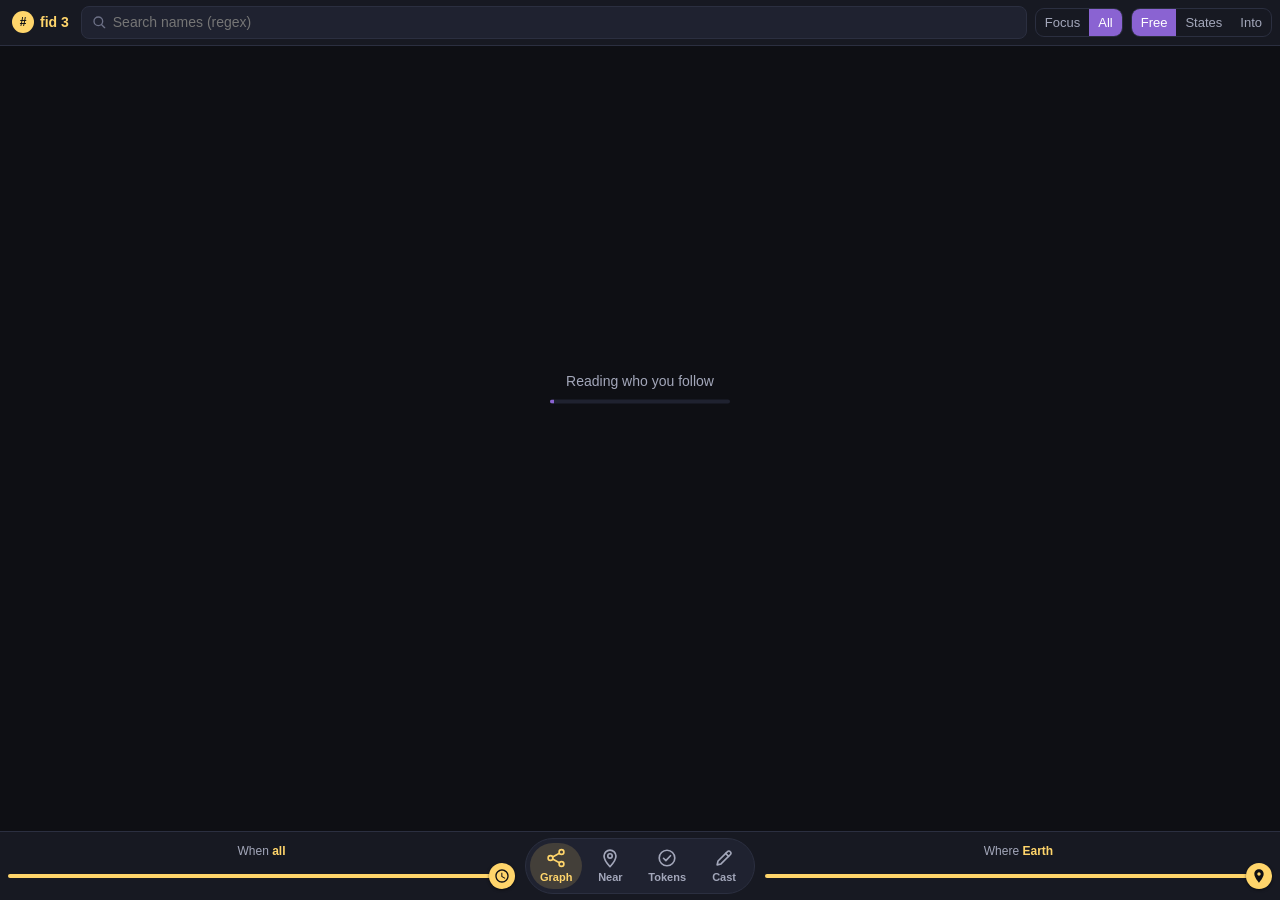
==== commit 092235b9: "Demo and Alt: web build 12:18 (settings gear removed) Co-Authored-By: Claude Opus 5.5 <noreply@anthr" ====
--- a/Alt/index.html
+++ b/Alt/index.html
@@ -7,8 +7,8 @@
     <title>HereCaster</title>
     <link rel="icon" href="./icon.png" />
     <!--miniapp-embed-->
-    <script type="module" crossorigin src="./assets/index-DfvsqRJF.js"></script>
-    <link rel="stylesheet" crossorigin href="./assets/index-DwPhu1Ht.css">
+    <script type="module" crossorigin src="./assets/index-DHr9nB_F.js"></script>
+    <link rel="stylesheet" crossorigin href="./assets/index-CTx0fZXG.css">
   </head>
   <body>
     <div id="app">
--- a/Alt/assets/index-CTx0fZXG.css
+++ b/Alt/assets/index-CTx0fZXG.css
@@ -0,0 +1 @@
+:root{--bg:#0e0f14;--panel:#171922;--panel-2:#1f2230;--line:#2b2f40;--ink:#e8e9f0;--ink-2:#a3a7ba;--ink-3:#6c7086;--accent:#8a63d2;--hit:#fe9;--hit-label:#ffd84d;--tie-mutual:#ffd84d;--tie-in:#f472b6;--tie-out:#60a5fa;--tie-half:#9aa0b4;--aura:#ffe080e8;--here:#ffd56b;--f2f:#ff4d4d;--safe-top:env(safe-area-inset-top,0px);--safe-bottom:env(safe-area-inset-bottom,0px);--safe-left:env(safe-area-inset-left,0px);--safe-right:env(safe-area-inset-right,0px);--lightningcss-light: ;--lightningcss-dark:initial;color-scheme:dark}*{box-sizing:border-box}[hidden]{display:none!important}html,body{background:var(--bg);height:100%;color:var(--ink);overscroll-behavior:none;-webkit-tap-highlight-color:transparent;margin:0;font:14px/1.35 -apple-system,BlinkMacSystemFont,Inter,Segoe UI,Roboto,sans-serif}#app{padding:var(--safe-top) var(--safe-right) var(--safe-bottom) var(--safe-left);flex-direction:column;display:flex;position:fixed;inset:0}#find{background:var(--panel-2);border:1px solid var(--line);cursor:text;border-radius:8px;flex:1 1 0;align-items:center;gap:6px;min-width:80px;padding:0 9px;display:flex;overflow:hidden}#find svg{fill:none;width:16px;height:16px;stroke:var(--ink-3);stroke-width:2px;stroke-linecap:round;flex:none}#search{min-width:48px;color:var(--ink);font:inherit;background:0 0;border:0;outline:none;flex:48px;padding:6px 0}#find:has(#search.bad){border-color:#c55}#find:focus-within{border-color:var(--ink-3)}#count{min-width:0;color:var(--ink-3);white-space:nowrap;flex:0 auto;font-size:12px;overflow:hidden}button{font:inherit;color:var(--ink);background:var(--panel-2);border:1px solid var(--line);cursor:pointer;border-radius:8px;padding:5px 10px}button:active{transform:translateY(1px)}#settings{background:var(--panel);border-bottom:1px solid var(--line);scrollbar-width:none;z-index:3;align-items:center;gap:8px;padding:6px 8px;display:flex;overflow-x:auto}#settings::-webkit-scrollbar{display:none}#settings .seg{flex:none}#settings .seg button{white-space:nowrap}@media (max-width:520px){#settings{gap:5px}#settings .seg button{padding:4px 5px;font-size:12px}#settings:has(#search:focus) .seg{border-width:0;width:0;min-width:0;margin-left:-5px;padding:0;overflow:hidden}}.seg{border:1px solid var(--line);border-radius:9px;display:inline-flex;overflow:hidden}.seg button{color:var(--ink-2);background:0 0;border:0;border-radius:0;padding:5px 9px;font-size:13px}.seg button.on{background:var(--accent);color:#fff}#who{min-width:0;color:var(--here);background:0 0;border:0;flex:0 auto;align-items:center;gap:6px;padding:2px 4px;display:flex}#who .at{text-overflow:ellipsis;white-space:nowrap;min-width:0;font-weight:600;overflow:hidden}.av{background:var(--here);width:22px;height:22px;color:var(--bg);border-radius:50%;flex:none;place-items:center;font-size:12px;font-weight:700;display:inline-grid}.pop-scrim{z-index:7;position:fixed;inset:0}.pop{z-index:8;background:var(--panel);border:1px solid var(--line);border-radius:12px;flex-direction:column;gap:6px;width:min(300px,100vw - 16px);padding:8px;display:flex;position:fixed;overflow:auto;box-shadow:0 6px 24px #00000073}.pop .cap{color:var(--ink-3);padding:4px 4px 0;font-size:12px}.pop .item{text-align:left;background:0 0;border-color:#0000;align-items:center;gap:10px;width:100%;padding:7px 8px;display:flex}.pop .item[aria-current=true]{border-color:var(--here)}.pop .nm{overflow-wrap:anywhere;flex:auto;min-width:0}.pop .fid{color:var(--ink-3);white-space:nowrap;font-size:12px}@media (max-width:520px){#who{gap:4px;padding:2px 0}#who .at{font-size:12px}#who .av{width:20px;height:20px;font-size:11px}#find{min-width:52px}}#stage{flex:1;min-height:0;position:relative;overflow:hidden}#graph{touch-action:none;-webkit-user-select:none;user-select:none;-webkit-touch-callout:none;-webkit-tap-highlight-color:transparent;width:100%;height:100%;display:block}#meBtn{z-index:3;border:1px solid var(--line);background:var(--panel);color:var(--ink);border-radius:999px;padding:6px 12px;font-size:13px;position:absolute;top:8px;left:8px}#addBtn{z-index:3;border:1px solid var(--accent);background:var(--panel);color:var(--ink);border-radius:999px;padding:6px 12px;font-size:13px;position:absolute;top:8px;right:8px}#peek{z-index:6;border:1px solid var(--line);pointer-events:none;background:#171922f5;border-radius:12px;max-width:min(280px,100% - 16px);padding:8px 12px;position:fixed;top:0;left:0;box-shadow:0 6px 24px #00000073}#peek .who{color:var(--ink);align-items:center;gap:8px;font-size:14px;font-weight:600;display:flex}#peek .who i{border-radius:50%;flex:none;width:10px;height:10px}#peek .sub{color:var(--ink-2);margin-top:2px;font-size:12px}#peek.acct{align-items:center;gap:10px;display:flex}#peek .lines{min-width:0}#peek .who{overflow-wrap:anywhere;min-width:0}#peek .face{color:#000000b3;border:2px solid;border-radius:50%;flex:none;place-items:center;width:34px;height:34px;font-size:12px;font-weight:650;display:grid;position:relative;overflow:hidden}#peek .face img{object-fit:cover;width:100%;height:100%;position:absolute;inset:0}#peek .line{color:var(--ink-2);white-space:nowrap;text-overflow:ellipsis;margin-top:2px;font-size:12px;overflow:hidden}#peek .line .k{color:var(--ink-3)}.status{text-align:center;color:var(--ink-2);pointer-events:none;max-width:80%;position:absolute;top:40%;left:50%;transform:translate(-50%,-50%)}.status .bar{background:var(--panel-2);border-radius:2px;width:180px;height:4px;margin:10px auto 0;overflow:hidden}.status .bar i{background:var(--accent);height:100%;transition:width .2s;display:block}.status.error{color:#f0a0a0;pointer-events:auto}#legend{left:8px;bottom:var(--dock,0px);overscroll-behavior-x:contain;scrollbar-width:none;max-width:calc(100% - 16px);color:var(--ink-2);pointer-events:none;flex-wrap:nowrap;gap:10px;padding:10px 6px 10px 0;font-size:11px;display:flex;position:absolute;overflow-x:auto}#legend::-webkit-scrollbar{display:none}#legend:empty{display:none}#legend span{white-space:nowrap;pointer-events:auto;touch-action:none;cursor:default;border-radius:8px;flex:none;align-items:center;gap:4px;padding:1px 4px;display:inline-flex}#legend span.group{touch-action:none;-webkit-user-select:none;user-select:none;-webkit-touch-callout:none}#legend span.tap{cursor:pointer}#legend span.on{color:var(--ink);background:#ffffff1f}#legend i{border-radius:50%;width:9px;height:9px;display:inline-block}.link{stroke:#8890a8;stroke-opacity:.22;fill:none}.link.mutual{stroke-opacity:.45}.link.ego{stroke:var(--accent);stroke-opacity:.35}.link.hit{stroke:var(--hit);stroke-opacity:.75;stroke-width:1.5px}.link.dim{stroke-opacity:.05}.link.tie-half{stroke:var(--tie-half)}.link.tie-mutual{stroke:var(--tie-mutual)}.link.tie-in{stroke:var(--tie-in)}.link.tie-out{stroke:var(--tie-out)}.link.f2f{stroke:var(--f2f);stroke-opacity:.85;stroke-width:1.5px}.node circle.body{stroke:#0000008c;stroke-width:1px}.node .aura{fill:none;stroke:var(--aura);stroke-width:3px;visibility:hidden}.node.focus .aura{visibility:visible}.node.hit circle.body{fill:var(--hit)!important}.node.near1 circle.body{stroke:#ff8c42;stroke-width:2.5px}.node.near2 circle.body{stroke:#ffd56b;stroke-width:1.5px}.node.pinned circle.body{stroke:#fff;stroke-dasharray:2 2;stroke-width:1.5px}.node{cursor:pointer}.node.dim{opacity:.18}.node.faint{opacity:.5}.node text{fill:var(--ink);paint-order:stroke;stroke:#0e0f14d9;stroke-width:3px;pointer-events:all;font-size:10px}.node.hit text:not(.initials){fill:var(--hit-label);font-weight:650}.node .initials{fill:#000000b3;stroke:none;text-anchor:middle;dominant-baseline:central;pointer-events:none;font-size:9px;font-weight:650}.node.cluster circle.body{fill-opacity:.22;stroke-width:1.5px;stroke-dasharray:3 2}.node.cluster .initials{fill:var(--ink);stroke:none}.node.super circle.body{fill-opacity:.9;stroke:#ffffffbf;stroke-width:1.5px}.node.super .initials{fill:#fff;stroke:none;font-weight:700}.hull-layer{opacity:.1}.hulls,.links{pointer-events:none}.hull-layer .hull,.hull-top .hull,.hull-parts .hull{pointer-events:visiblePainted;cursor:pointer}.hull{stroke-width:36px;stroke-linejoin:round}.hull.on{opacity:.2}.hull.fade{opacity:.6}.hull.part{fill-opacity:.14;stroke-opacity:.6;stroke-width:1.5px}.hull.part.on{opacity:1;fill-opacity:.22;stroke-opacity:.9}#panel{width:min(300px,100% - 16px);max-height:min(calc(100% - var(--legend,0px) - var(--dock,0px) - 16px), var(--hover-h,100vh));touch-action:pan-y;-webkit-user-select:none;user-select:none;-webkit-touch-callout:none;border:1px solid var(--line);z-index:4;background:#171922f5;border-radius:12px;padding:12px;position:absolute;top:8px;left:8px;overflow:auto;box-shadow:0 8px 30px #00000073}#panel .head{align-items:center;gap:10px;padding-right:102px;display:flex}#panel.preview .head{padding-right:0}#panel .stats .opens{cursor:pointer}#panel .head.badged{align-items:flex-start;padding-right:0}#panel .head.badged>:nth-last-child(2){flex:0 auto;min-width:0}#panel .head.badged>.badges{touch-action:none;flex-flow:row-reverse wrap;flex:1 1 0;place-content:flex-start;gap:4px;min-width:101px;margin:32px -4px 0 0;display:flex}.badgeTip{z-index:6;border:1px solid var(--line);background:var(--panel);max-width:220px;color:var(--ink);pointer-events:none;border-radius:8px;padding:4px 8px;font-size:12px;position:fixed;top:0;left:0;box-shadow:0 4px 14px #00000073}.badgeTip[hidden]{display:none}#panel .badge.disc{border:1px solid var(--ink-3);background:var(--panel-2);width:28px;height:28px;color:var(--ink-2);border-radius:50%;place-items:center;padding:0;display:grid}#panel .badge.disc svg{fill:none;stroke:currentColor;stroke-width:1.8px;stroke-linecap:round;stroke-linejoin:round;width:16px;height:16px}#panel .badge.disc.qr.met{color:#000;background:#fff;border-color:#fff}#panel .badge.disc.selfie{overflow:hidden}#panel .badge.disc.selfie img{object-fit:cover;width:100%;height:100%}#panel .badge.society{cursor:default;border-radius:6px;width:28px;height:28px;position:relative}#panel .badge.society img{border-radius:6px;width:100%;height:100%;padding:3px}#panel .badge.society .letter{color:#23262f;background:#f4f4f6;border-radius:6px;place-items:center;width:100%;height:100%;font-size:14px;font-weight:700;display:grid}#panel .badge.society .n{border:1px solid var(--line);background:var(--panel-2);min-width:14px;height:14px;color:var(--ink);text-align:center;border-radius:7px;padding:0 3px;font-size:9px;line-height:12px;position:absolute;bottom:-3px;right:-3px}#panel .badge.society.lit,#panel .badge.society.on{outline:2px solid var(--ink-2);outline-offset:1px}#panel .head>:last-child{min-width:0}#panel .name,#panel .user{overflow-wrap:anywhere}#panel img,#panel .ph{object-fit:cover;background:var(--panel-2);border-radius:50%;flex:none;width:48px;height:48px}#panel img.logo{box-sizing:border-box;object-fit:contain;background:#f4f4f6;border-radius:8px;padding:4px}#panel img.logo.dark{background:#23262f}#panel .ph.cluster{background:0 0;border:2px dashed}#panel .ph.group{width:28px;height:28px;margin:10px}#panel .lines{color:var(--ink-2);gap:3px;margin-top:10px;font-size:13px;display:grid}#panel .chip.who img{vertical-align:middle;border-radius:50%;width:16px;height:16px;margin-right:5px}#panel .name{font-size:15px;font-weight:650}#panel .user{color:var(--ink-2)}#panel .bio{color:var(--ink-2);white-space:pre-wrap;word-break:break-word;margin:8px 0}#panel .stats{color:var(--ink-2);grid-template-columns:repeat(3,minmax(0,auto));justify-content:space-between;gap:4px 10px;margin:8px 0;font-size:12px;display:grid}#panel .stats b{color:var(--ink)}#panel .stats .col{align-content:start;gap:4px;min-width:0;display:grid}#panel .trace{cursor:pointer;touch-action:none;border-radius:4px}#panel.scroll .trace{touch-action:pan-y}#panel .trace.on{color:var(--ink);background:var(--panel-2)}@media (hover:hover){#panel .stats .trace:hover,#panel h4.trace:hover{color:var(--ink)}}#panel .chip.trace.on{border-color:var(--ink-2)}#panel .foldRow{color:var(--ink-2);align-items:center;gap:8px;margin-top:10px;font-size:12px;display:flex}#panel .foldRow input{min-width:0;accent-color:var(--accent);flex:1}#panel .chips{flex-wrap:wrap;gap:4px;margin:6px 0;display:flex}#panel .chip{background:var(--panel-2);border:1px solid var(--line);cursor:pointer;border-radius:10px;padding:2px 8px;font-size:12px}#panel .actions{flex-wrap:wrap;gap:6px;margin-top:8px;display:flex}#panel .actions button.primary{background:var(--accent);border-color:var(--accent);color:#fff}#panel .close{z-index:1;border:1px solid var(--ink-3);background:var(--panel-2);width:32px;height:32px;color:var(--ink);border-radius:50%;place-items:center;padding:0;font-size:22px;line-height:1;display:grid;position:absolute;top:8px;right:8px}@media (hover:hover){#panel .close:hover,#panel .steps button:not(:disabled):hover{background:var(--line)}}#panel .steps{z-index:1;border:1px solid var(--ink-3);background:var(--panel-2);border-radius:999px;height:32px;display:flex;position:absolute;top:8px;right:46px;overflow:hidden}#panel .steps button{width:30px;color:var(--ink);background:0 0;border:0;border-radius:0;place-items:center;padding:0;display:grid}#panel .steps button+button{border-left:1px solid var(--line)}#panel .steps button:disabled{color:var(--ink-3);opacity:.45;cursor:default}#panel .steps svg{fill:none;stroke:currentColor;stroke-width:2px;stroke-linecap:round;stroke-linejoin:round;width:16px;height:16px}#meBtn:not([hidden])~#panel{max-height:min(calc(100% - 48px - var(--legend,0px) - var(--dock,0px) - 8px), var(--hover-h,100vh));top:48px}#panel h4{color:var(--ink-3);margin:10px 0 4px;font-size:12px;font-weight:600}#toast{left:50%;bottom:calc(56px + var(--dock,0px));border:1px solid var(--line);max-width:calc(100% - 32px);color:var(--ink-2);pointer-events:none;z-index:5;background:#171922f0;border-radius:10px;padding:6px 12px;font-size:12px;position:absolute;transform:translate(-50%)}#stage:has(>.hc-sheet:not([hidden])) #panel{visibility:hidden}@media (max-aspect-ratio:3/4) and (pointer:coarse){#panel,#meBtn:not([hidden])~#panel{width:auto;height:auto;min-height:var(--rows-h,0px);max-height:min(var(--card-h,45%), var(--browse-h,100vh));border-radius:0 0 12px 12px;position:fixed;top:0;left:0;right:0}}#panel .hereLine{text-align:left;width:100%;color:var(--here);border:1px solid var(--line);background:0 0;border-radius:8px;margin:6px 0 2px;padding:6px 8px;font-size:12px;display:block}#panel .cast{color:var(--ink-2);margin:6px 0;font-size:12px}#panel .cast .said{color:var(--ink);word-break:break-word;margin-top:2px;font-size:13px}#panel .chip.token{cursor:default}.f2f-overlay{z-index:20;background:#000000b8;place-items:center;padding:16px;display:grid;position:fixed;inset:0}.f2f-sheet{border:1px solid var(--line);background:var(--panel);max-width:min(360px,100%);max-height:100%;color:var(--ink);text-align:center;border-radius:12px;justify-items:center;gap:8px;padding:16px;display:grid;overflow:auto}.f2f-sheet .name{font-size:15px;font-weight:650}.f2f-sheet .user{color:var(--ink-2)}.f2f-code{background:#fff;width:256px;height:256px}.f2f-video,.f2f-photo{background:#000;border-radius:8px;width:min(320px,100%);display:block}.f2f-sheet .met{color:var(--ink-2);align-items:center;gap:8px;font-size:13px;display:flex}.f2f-sheet .acts{flex-wrap:wrap;justify-content:center;gap:6px;display:flex}.f2f-sheet .acts button:disabled{opacity:.45;cursor:default}.f2f-sheet .acts button.primary{background:var(--accent);border-color:var(--accent);color:#fff}.hc-dock{z-index:4;background:var(--panel);border-top:1px solid var(--line);position:absolute;bottom:0;left:0;right:0;container:hcdock/inline-size}.hc-bar{align-items:center;gap:10px;padding:6px 8px;display:flex}.hc-cell{flex-direction:column;flex:1 1 0;min-width:0;display:flex;container-type:inline-size}.hc-title{color:var(--ink-2);text-align:center;white-space:nowrap;text-overflow:ellipsis;font-size:clamp(8px,12.5cqi,12px);line-height:16px;overflow:hidden}.hc-track{min-width:0;position:relative}.hc-track input[type=range]{appearance:none;cursor:pointer;background:0 0;width:100%;height:26px;margin:4px 0 0;display:block}.hc-track input[type=range]::-webkit-slider-runnable-track{background:linear-gradient(to right, var(--here) var(--p,0%), var(--line) var(--p,0%));border-radius:2px;height:4px}.hc-track input[type=range]::-moz-range-track{background:linear-gradient(to right, var(--here) var(--p,0%), var(--line) var(--p,0%));border-radius:2px;height:4px}.hc-track input[type=range]::-webkit-slider-thumb{appearance:none;background:var(--here) var(--icon) center / 16px no-repeat;border:0;border-radius:50%;width:26px;height:26px;margin-top:-11px;box-shadow:0 1px 3px #00000080}.hc-track input[type=range]::-moz-range-thumb{background:var(--here) var(--icon) center / 16px no-repeat;border:0;border-radius:50%;width:26px;height:26px;box-shadow:0 1px 3px #00000080}.hc-where{--icon:url("data:image/svg+xml,%3Csvg xmlns='http://www.w3.org/2000/svg' viewBox='0 0 24 24'%3E%3Cpath fill='%230e0f14' d='M12 2C8.13 2 5 5.13 5 9c0 5.25 7 13 7 13s7-7.75 7-13c0-3.87-3.13-7-7-7zm0 9.5c-1.38 0-2.5-1.12-2.5-2.5s1.12-2.5 2.5-2.5 2.5 1.12 2.5 2.5-1.12 2.5-2.5 2.5z'/%3E%3C/svg%3E")}.hc-when{--icon:url("data:image/svg+xml,%3Csvg xmlns='http://www.w3.org/2000/svg' viewBox='0 0 24 24'%3E%3Cpath fill='%230e0f14' d='M11.99 2C6.47 2 2 6.48 2 12s4.47 10 9.99 10C17.52 22 22 17.52 22 12S17.52 2 11.99 2zM12 20c-4.42 0-8-3.58-8-8s3.58-8 8-8 8 3.58 8 8-3.58 8-8 8zm.5-13H11v6l5.25 3.15.75-1.23-4.5-2.67z'/%3E%3C/svg%3E")}.hc-value{color:var(--here);font-weight:600}.hc-tabs{background:var(--panel-2);border:1px solid var(--line);border-radius:999px;gap:2px;min-width:0;padding:4px;display:inline-flex}.hc-tab{min-width:52px;min-height:46px;color:var(--ink-2);background:0 0;border:0;border-radius:999px;flex-direction:column;flex:auto;justify-content:center;align-items:center;gap:1px;padding:4px 10px;font-size:11px;font-weight:600;display:flex}.hc-tab svg{fill:none;stroke:currentColor;stroke-width:1.8px;stroke-linecap:round;stroke-linejoin:round;width:22px;height:22px}.hc-tab.on{color:var(--here);background:#ffd56b29}@container hcdock (width<420px){.hc-tabs{gap:0;padding:2px}.hc-tab{min-width:44px;min-height:44px;padding:0}.hc-tab span{display:none}}.hc-tab:focus-visible,.hc-ble:focus-visible{outline:2px solid var(--here);outline-offset:1px}.hc-ble{top:max(8px, var(--cover-top,0px));z-index:4;border:1px solid var(--line);background:var(--panel-2);color:var(--ink-2);white-space:nowrap;text-overflow:ellipsis;border-radius:999px;max-width:180px;padding:5px 11px;font-size:12px;font-weight:600;position:absolute;right:8px;overflow:hidden}#addBtn:not([hidden])~.hc-ble{top:max(48px, var(--cover-top,0px) + 40px)}.hc-sheet:not([hidden])~.hc-ble{top:8px}#addBtn:not([hidden])~.hc-sheet:not([hidden])~.hc-ble{top:48px}.hc-ble.on{color:var(--here);border-color:#ffd56b80}.hc-ble:disabled{opacity:.5;cursor:default}.hc-sheet{top:8px;bottom:calc(var(--dock,0px) + 8px);z-index:4;overscroll-behavior:contain;background:var(--panel);border:1px solid var(--line);border-radius:12px;width:min(720px,100% - 16px);padding:12px 14px 16px;position:absolute;left:50%;overflow-y:auto;transform:translate(-50%);box-shadow:0 6px 24px #00000073}.hc-head{color:var(--ink);margin:0 0 8px;font-size:15px;font-weight:650}.hc-h{color:var(--ink-2);text-transform:none;margin:12px 0 4px;font-size:12px;font-weight:600}.hc-list{margin:0;padding:0;list-style:none}.hc-item{border-bottom:1px solid var(--line);padding:8px 2px}.hc-item:last-child{border-bottom:0}.hc-line{overflow-wrap:anywhere;font-size:14px}.hc-name{color:var(--ink);font-weight:600}.hc-sub{color:var(--ink-2);font-size:12px}.hc-text{color:var(--ink);white-space:pre-wrap;overflow-wrap:anywhere;margin-top:3px;font-size:13px}.hc-detail{color:var(--ink-2);overflow-wrap:anywhere;margin-top:2px;font-size:11px}.hc-empty{color:var(--ink-3);text-align:center;margin:16px 0}.hc-blesheet{top:calc(max(8px, var(--cover-top,0px)) + var(--ble-h,28px) + 6px);z-index:5;background:var(--panel);border:1px solid var(--line);border-radius:12px;flex-direction:column;gap:8px;width:min(280px,100% - 16px);padding:10px 12px;display:flex;position:absolute;right:8px;box-shadow:0 6px 24px #00000073}#addBtn:not([hidden])~.hc-blesheet{top:calc(max(48px, var(--cover-top,0px) + 40px) + var(--ble-h,28px) + 6px)}.hc-sheet:not([hidden])~.hc-blesheet{top:calc(8px + var(--ble-h,28px) + 6px)}#addBtn:not([hidden])~.hc-sheet:not([hidden])~.hc-blesheet{top:calc(48px + var(--ble-h,28px) + 6px)}.hc-blesheet .hc-h{margin:0}.hc-bletext,.hc-bleerr{color:var(--ink-2);margin:0;font-size:13px}.hc-bleerr{color:#f0a0a0}.hc-bleacts{justify-content:flex-end;gap:8px;display:flex}.hc-bleacts button.on{background:var(--here);border-color:var(--here);color:var(--bg);font-weight:600}.hc-fk{flex-direction:column;min-height:100%;display:flex}.hc-fk-body{flex:1 0 auto;min-width:0}.hc-fk-foot:not(:empty){background:var(--panel-2);border-top:1px solid var(--line);flex-direction:column;gap:4px;margin:8px -14px -16px;padding:8px 14px 12px;display:flex;position:sticky;bottom:-16px}.hc-fk-compose{align-items:center;gap:10px;display:flex}.hc-fk-compose input{min-width:0;font:inherit;color:var(--ink);background:var(--bg);border:1px solid var(--line);border-radius:8px;outline:none;flex:1;padding:10px 12px}.hc-fk-compose input:focus{border-color:var(--ink-3)}.hc-fk-send{font-weight:600}.hc-fk-send:disabled{opacity:.45;cursor:default}.hc-fk-note{color:var(--ink-2);margin:0;font-size:12px}.hc-fk-h{color:var(--ink-2);margin:12px 0 4px;font-size:12px;font-weight:600}.hc-fk-body>.hc-fk-h:first-child{margin-top:0}.hc-fk-list{margin:0;padding:0;list-style:none}.hc-fk-person,.hc-fk-cast{border-bottom:1px solid var(--line);align-items:center;gap:10px;padding:8px 0;display:flex}.hc-fk-cast{align-items:flex-start}.hc-fk-av{background:var(--here);width:36px;height:36px;color:var(--bg);border-radius:50%;flex:none;place-items:center;font-size:16px;font-weight:700;display:inline-grid}.hc-fk-av.small{width:32px;height:32px;font-size:14px}.hc-fk-mid{flex:auto;min-width:0}.hc-fk-name{color:var(--ink);overflow-wrap:anywhere;font-weight:600}.hc-fk-sub{color:var(--ink-2);font-size:12px}.hc-fk-right{text-align:right;flex:0 auto;max-width:40%}.hc-fk-stop{color:var(--ink);font-size:15px;font-weight:600}.hc-fk-stop.room{color:var(--here)}.hc-fk-casthead{align-items:baseline;gap:6px;min-width:0;display:flex}.hc-fk-casthead .hc-fk-name{white-space:nowrap;text-overflow:ellipsis;font-size:15px;overflow:hidden}.hc-fk-ago{white-space:nowrap;margin-left:auto}.hc-fk-text{color:var(--ink);overflow-wrap:anywhere;margin-top:2px;font-size:15px}.hc-fk-empty{text-align:center;color:var(--ink-2);margin:48px 16px 0;font-size:15px}.hc-fk-pad{margin:0;padding:8px 0}.hc-fk-grid{grid-template-columns:repeat(auto-fill,minmax(120px,1fr));gap:10px;display:grid}.hc-fk-cell{background:var(--panel-2);border-radius:10px;padding:10px}.hc-fk-val{color:var(--here);font-variant-numeric:tabular-nums;font-size:26px;font-weight:600}.hc-fk-label{color:var(--ink-2);font-size:11px}.hc-fk-epoch{font-variant-numeric:tabular-nums;margin:16px 0 0;font-size:14px;font-weight:500}.hc-fk-progress{flex-direction:column;gap:6px;margin-top:16px;display:flex}.hc-fk-progress p{margin:0}.hc-fk-line{font-size:13px}.hc-fk-progress .hc-fk-sub{font-size:11px}.hc-fk-bar{background:var(--line);border-radius:2px;height:4px;overflow:hidden}.hc-fk-bar span{background:var(--here);height:100%;display:block}.hc-fk-filter{align-items:center;gap:8px;margin-top:16px;display:flex}.hc-fk-pick{font:inherit;color:var(--ink);background:var(--panel-2);border:1px solid var(--line);border-radius:8px;margin-left:auto;padding:5px 8px}.hc-fk-all{font-size:14px}.hc-fk-clear{padding:3px 9px;font-size:13px}.hc-fk-title{color:var(--ink);margin:16px 0 8px;font-size:16px;font-weight:600}.hc-fk-card{background:var(--panel-2);border-radius:10px;flex-direction:column;gap:6px;margin-bottom:10px;padding:10px;display:flex}.hc-fk-cardhead{color:var(--ink-2);font-size:12px;font-weight:500}.hc-fk-cardhead.credited{color:var(--here)}.hc-fk-node{align-items:flex-start;gap:6px;display:flex}.hc-fk-tog,.hc-fk-glyph{text-align:center;background:0 0;border:0;flex:none;width:14px;padding:0;line-height:20px}.hc-fk-tog{color:var(--here);font-size:12px}.hc-fk-glyph{color:var(--ink-2);font-size:11px}.hc-fk-glyph.gold{color:var(--here)}.hc-fk-nodecol{min-width:0}.hc-fk-nodetitle{color:var(--ink);font-size:14px;line-height:20px}button.hc-fk-nodetitle{text-align:left;background:0 0;border:0;padding:0}.hc-fk-nodetitle.strong{font-weight:600}.hc-fk-small{overflow-wrap:anywhere;font-size:11px}.hc-fk-foottext{margin:6px 0 0;font-size:13px}.hc-fk-to{z-index:1;background:var(--panel);border-bottom:1px solid var(--line);align-items:center;gap:10px;margin:-12px -14px 0;padding:10px 14px 8px;display:flex;position:sticky;top:-12px}.hc-fk-tolabel{color:var(--ink-2);font-size:14px;font-weight:600}.hc-fk-chips{scrollbar-width:none;gap:8px;min-width:0;display:flex;overflow-x:auto}.hc-fk-chip{background:var(--panel-2);color:var(--ink);white-space:nowrap;border:0;border-radius:999px;flex:none;padding:6px 12px;font-size:14px;font-weight:600}.hc-fk-chip.on{background:var(--here);color:var(--bg)}.hc-fk-chip:disabled{color:var(--ink-3)}.hc-fk-thread{flex-direction:column;gap:10px;padding:12px 0;display:flex}.hc-fk-none{text-align:center;margin:32px 0 0;font-size:14px}.hc-fk-bubble{flex-direction:column;align-items:flex-start;gap:3px;margin-right:48px;display:flex}.hc-fk-bubble.mine{align-items:flex-end;margin:0 0 0 48px}.hc-fk-meta{max-width:100%;color:var(--ink-2);white-space:nowrap;text-overflow:ellipsis;font-size:12px;overflow:hidden}.hc-fk-box{background:var(--panel-2);color:var(--ink);white-space:pre-wrap;overflow-wrap:anywhere;border-radius:14px;padding:8px 12px;font-size:15px}.hc-fk-bubble.mine .hc-fk-box{background:var(--here);color:var(--bg)}
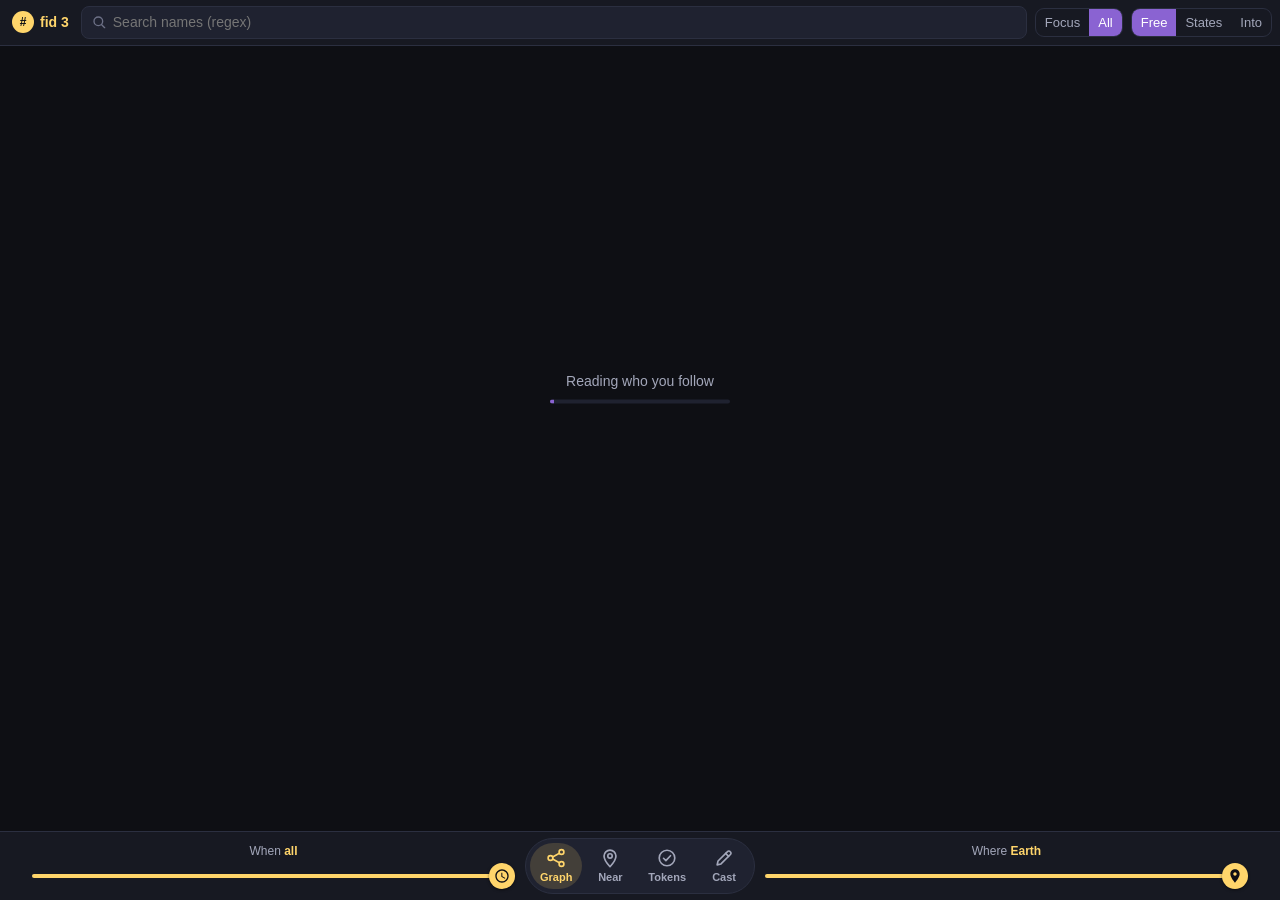
==== commit bc238ca0: "One ride slide: bus in place of the stand; /demo and /Alt rebuilt: hull titles, tap only highlights," ====
--- a/Alt/index.html
+++ b/Alt/index.html
@@ -4,11 +4,13 @@
     <meta charset="UTF-8" />
     <meta name="viewport" content="width=device-width, initial-scale=1, viewport-fit=cover, user-scalable=no" />
     <meta name="theme-color" content="#0e0f14" />
+    <meta name="darkreader-lock">
+    <meta name="color-scheme" content="dark">
     <title>HereCaster</title>
     <link rel="icon" href="./icon.png" />
     <!--miniapp-embed-->
-    <script type="module" crossorigin src="./assets/index-DHr9nB_F.js"></script>
-    <link rel="stylesheet" crossorigin href="./assets/index-CTx0fZXG.css">
+    <script type="module" crossorigin src="./assets/index-DQtv9OIZ.js"></script>
+    <link rel="stylesheet" crossorigin href="./assets/index-Mg1fpVBR.css">
   </head>
   <body>
     <div id="app">
--- a/Alt/assets/index-Mg1fpVBR.css
+++ b/Alt/assets/index-Mg1fpVBR.css
@@ -0,0 +1 @@
+:root{--bg:#0e0f14;--panel:#171922;--panel-2:#1f2230;--line:#2b2f40;--ink:#e8e9f0;--ink-2:#a3a7ba;--ink-3:#6c7086;--accent:#8a63d2;--hit:#fe9;--hit-label:#ffd84d;--tie-mutual:#ffd84d;--tie-in:#f472b6;--tie-out:#60a5fa;--tie-half:#9aa0b4;--aura:#ffe080e8;--here:#ffd56b;--f2f:#ff4d4d;--safe-top:env(safe-area-inset-top,0px);--safe-bottom:env(safe-area-inset-bottom,0px);--safe-left:env(safe-area-inset-left,0px);--safe-right:env(safe-area-inset-right,0px);--lightningcss-light: ;--lightningcss-dark:initial;color-scheme:dark}*{box-sizing:border-box}[hidden]{display:none!important}html,body{background:var(--bg);height:100%;color:var(--ink);overscroll-behavior:none;-webkit-tap-highlight-color:transparent;-webkit-text-size-adjust:100%;-moz-text-size-adjust:100%;text-size-adjust:100%;margin:0;font:14px/1.35 -apple-system,BlinkMacSystemFont,Inter,Segoe UI,Roboto,sans-serif}#app{padding:var(--safe-top) var(--safe-right) var(--safe-bottom) var(--safe-left);flex-direction:column;display:flex;position:fixed;inset:0}#find{background:var(--panel-2);border:1px solid var(--line);cursor:text;border-radius:8px;flex:1 1 0;align-items:center;gap:6px;min-width:80px;padding:0 9px;display:flex;overflow:hidden}#find svg{fill:none;width:16px;height:16px;stroke:var(--ink-3);stroke-width:2px;stroke-linecap:round;flex:none}#search{min-width:48px;color:var(--ink);font:inherit;background:0 0;border:0;outline:none;flex:48px;padding:6px 0}#find:has(#search.bad){border-color:#c55}#find:focus-within{border-color:var(--ink-3)}#count{min-width:0;color:var(--ink-3);white-space:nowrap;flex:0 auto;font-size:12px;overflow:hidden}button{font:inherit;color:var(--ink);background:var(--panel-2);border:1px solid var(--line);cursor:pointer;border-radius:8px;padding:5px 10px}button:active{transform:translateY(1px)}#settings{background:var(--panel);border-bottom:1px solid var(--line);scrollbar-width:none;z-index:3;align-items:center;gap:8px;padding:6px 8px;display:flex;overflow-x:auto}#settings::-webkit-scrollbar{display:none}#settings .seg{flex:none}#settings .seg button{white-space:nowrap}@media (max-width:520px){#settings{gap:5px}#settings .seg button{padding:4px 5px;font-size:12px}#settings:has(#search:focus) .seg{border-width:0;width:0;min-width:0;margin-left:-5px;padding:0;overflow:hidden}}.seg{border:1px solid var(--line);border-radius:9px;display:inline-flex;overflow:hidden}.seg button{color:var(--ink-2);background:0 0;border:0;border-radius:0;padding:5px 9px;font-size:13px}.seg button.on{background:var(--accent);color:#fff}#who{min-width:0;color:var(--here);background:0 0;border:0;flex:0 auto;align-items:center;gap:6px;padding:2px 4px;display:flex}#who .at{text-overflow:ellipsis;white-space:nowrap;min-width:0;font-weight:600;overflow:hidden}.av{background:var(--here);width:22px;height:22px;color:var(--bg);border-radius:50%;flex:none;place-items:center;font-size:12px;font-weight:700;display:inline-grid}.pop-scrim{z-index:7;position:fixed;inset:0}.pop{z-index:8;background:var(--panel);border:1px solid var(--line);border-radius:12px;flex-direction:column;gap:6px;width:min(300px,100vw - 16px);padding:8px;display:flex;position:fixed;overflow:auto;box-shadow:0 6px 24px #00000073}.pop .cap{color:var(--ink-3);padding:4px 4px 0;font-size:12px}.pop .item{text-align:left;background:0 0;border-color:#0000;align-items:center;gap:10px;width:100%;padding:7px 8px;display:flex}.pop .item[aria-current=true]{border-color:var(--here)}.pop .nm{overflow-wrap:anywhere;flex:auto;min-width:0}.pop .fid{color:var(--ink-3);white-space:nowrap;font-size:12px}@media (max-width:520px){#who{gap:4px;padding:2px 0}#who .at{font-size:12px}#who .av{width:20px;height:20px;font-size:11px}#find{min-width:52px}}#stage{flex:1;min-height:0;position:relative;overflow:hidden}#graph{touch-action:none;-webkit-user-select:none;user-select:none;-webkit-touch-callout:none;-webkit-tap-highlight-color:transparent;width:100%;height:100%;display:block}#meBtn{z-index:3;border:1px solid var(--line);background:var(--panel);color:var(--ink);border-radius:999px;padding:6px 12px;font-size:13px;position:absolute;top:8px;left:8px}#addBtn{z-index:3;border:1px solid var(--accent);background:var(--panel);color:var(--ink);border-radius:999px;padding:6px 12px;font-size:13px;position:absolute;top:8px;right:8px}#peek{z-index:6;border:1px solid var(--line);pointer-events:none;background:#171922f5;border-radius:12px;max-width:min(280px,100% - 16px);padding:8px 12px;position:fixed;top:0;left:0;box-shadow:0 6px 24px #00000073}#peek .who{color:var(--ink);align-items:center;gap:8px;font-size:14px;font-weight:600;display:flex}#peek .who i{border-radius:50%;flex:none;width:10px;height:10px}#peek .sub{color:var(--ink-2);margin-top:2px;font-size:12px}#peek.acct{align-items:center;gap:10px;display:flex}#peek .lines{min-width:0}#peek .who{overflow-wrap:anywhere;min-width:0}#peek .face{color:#000000b3;border:2px solid;border-radius:50%;flex:none;place-items:center;width:34px;height:34px;font-size:12px;font-weight:650;display:grid;position:relative;overflow:hidden}#peek .face img{object-fit:cover;width:100%;height:100%;position:absolute;inset:0}#peek .line{color:var(--ink-2);white-space:nowrap;text-overflow:ellipsis;margin-top:2px;font-size:12px;overflow:hidden}#peek .line .k{color:var(--ink-3)}.status{text-align:center;color:var(--ink-2);pointer-events:none;max-width:80%;position:absolute;top:40%;left:50%;transform:translate(-50%,-50%)}.status .bar{background:var(--panel-2);border-radius:2px;width:180px;height:4px;margin:10px auto 0;overflow:hidden}.status .bar i{background:var(--accent);height:100%;transition:width .2s;display:block}.status.error{color:#f0a0a0;pointer-events:auto}#legend{left:8px;bottom:var(--dock,0px);overscroll-behavior-x:contain;scrollbar-width:none;max-width:calc(100% - 16px);color:var(--ink-2);pointer-events:none;flex-wrap:nowrap;gap:10px;padding:18px 6px 10px 0;font-size:11px;display:flex;position:absolute;overflow-x:auto}#legend::-webkit-scrollbar{display:none}#legend:empty{display:none}#legend span{white-space:nowrap;pointer-events:auto;touch-action:none;cursor:default;border-radius:8px;flex:none;align-items:center;gap:4px;padding:1px 4px;display:inline-flex;position:relative}#legend span:before{content:"";position:absolute;inset:-18px -5px -10px}#legend span.group{touch-action:none;-webkit-user-select:none;user-select:none;-webkit-touch-callout:none}#legend span.tap{cursor:pointer}#legend span.on{color:var(--ink);background:#ffffff1f}#legend span.sel{font-weight:600}#legend i{border-radius:50%;width:9px;height:9px;display:inline-block}.link{stroke:#8890a8;stroke-opacity:.22;fill:none}.link.mutual{stroke-opacity:.45}.link.ego{stroke:var(--accent);stroke-opacity:.35}.link.hit{stroke:var(--hit);stroke-opacity:.75;stroke-width:1.5px}.link.dim{stroke-opacity:.05}.link.tie-half{stroke:var(--tie-half)}.link.tie-mutual{stroke:var(--tie-mutual)}.link.tie-in{stroke:var(--tie-in)}.link.tie-out{stroke:var(--tie-out)}.link.f2f{stroke:var(--f2f);stroke-opacity:.85;stroke-width:1.5px}.node circle.body{stroke:#0000008c;stroke-width:1px}.node .aura{fill:none;stroke:var(--aura);stroke-width:3px;visibility:hidden}.node.focus .aura{visibility:visible}.node.hit circle.body{fill:var(--hit)!important}.node.near1 circle.body{stroke:#ff8c42;stroke-width:2.5px}.node.near2 circle.body{stroke:#ffd56b;stroke-width:1.5px}.node.pinned circle.body{stroke:#fff;stroke-dasharray:2 2;stroke-width:1.5px}.node{cursor:pointer}.node.dim{opacity:.18}.node.faint{opacity:.5}.node text{fill:var(--ink);paint-order:stroke;stroke:#0e0f14d9;stroke-width:3px;pointer-events:all;font-size:10px}.node.hit text:not(.initials){fill:var(--hit-label);font-weight:650}.node .initials{fill:#000000b3;stroke:none;text-anchor:middle;dominant-baseline:central;pointer-events:none;font-size:9px;font-weight:650}.node.cluster circle.body{fill-opacity:.22;stroke-width:1.5px;stroke-dasharray:3 2}.node.cluster .initials{fill:var(--ink);stroke:none}.node.super circle.body{fill-opacity:.9;stroke:#ffffffbf;stroke-width:1.5px}.node.super .initials{fill:#fff;stroke:none;font-weight:700}.hull-layer{opacity:.1}.hulls,.links{pointer-events:none}.hull-layer .hull,.hull-top .hull,.hull-parts .hull{pointer-events:visiblePainted;cursor:pointer}.hull{stroke-width:36px;stroke-linejoin:round}.hull.on{opacity:.2}.hull.fade{opacity:.6}.hull-sel{pointer-events:none}.hull-sel path.rim{fill:none;stroke-width:1px;stroke-linejoin:round;vector-effect:non-scaling-stroke}.hull-sel path.lane{fill:none;stroke:none}.hull-sel text.title{paint-order:stroke;stroke:#0e0f14d9;stroke-linejoin:round;opacity:.55;font-weight:600}.hull-sel text.title.sel{opacity:1}.hull-sel text.title.fade{opacity:.33}.hull.part{fill-opacity:.14;stroke-opacity:.6;stroke-width:1.5px}.hull.part.on{opacity:1;fill-opacity:.22;stroke-opacity:.9}.hull.part.sel{stroke-opacity:1}#panel{width:min(300px,100% - 16px);max-height:min(calc(100% - var(--legend,0px) - var(--dock,0px) - 16px), var(--hover-h,100vh));touch-action:pan-y;-webkit-user-select:none;user-select:none;-webkit-touch-callout:none;border:1px solid var(--line);z-index:4;background:#171922f5;border-radius:12px;padding:12px;position:absolute;top:8px;left:8px;overflow:auto;box-shadow:0 8px 30px #00000073}#panel .head{align-items:center;gap:10px;padding-right:102px;display:flex}#panel.preview .head{padding-right:0}#panel .stats .opens{cursor:pointer}#panel .head.badged{align-items:flex-start;padding-right:0}#panel .head.badged>:nth-last-child(2){flex:0 auto;min-width:0}#panel .head.badged>.badges{touch-action:none;flex-flow:row-reverse wrap;flex:1 1 0;place-content:flex-start;gap:4px;min-width:101px;margin:32px -4px 0 0;display:flex}.badgeTip{z-index:6;border:1px solid var(--line);background:var(--panel);max-width:220px;color:var(--ink);pointer-events:none;border-radius:8px;padding:4px 8px;font-size:12px;position:fixed;top:0;left:0;box-shadow:0 4px 14px #00000073}.badgeTip[hidden]{display:none}#panel .badge.disc{border:1px solid var(--ink-3);background:var(--panel-2);width:28px;height:28px;color:var(--ink-2);border-radius:50%;place-items:center;padding:0;display:grid}#panel .badge.disc svg{fill:none;stroke:currentColor;stroke-width:1.8px;stroke-linecap:round;stroke-linejoin:round;width:16px;height:16px}#panel .badge.disc.qr.met{color:#000;background:#fff;border-color:#fff}#panel .badge.disc.selfie{overflow:hidden}#panel .badge.disc.selfie img{object-fit:cover;width:100%;height:100%}#panel .badge.society{cursor:default;border-radius:6px;width:28px;height:28px;position:relative}#panel .badge.society img{border-radius:6px;width:100%;height:100%;padding:3px}#panel .badge.society .letter{color:#23262f;background:#f4f4f6;border-radius:6px;place-items:center;width:100%;height:100%;font-size:14px;font-weight:700;display:grid}#panel .badge.society .n{border:1px solid var(--line);background:var(--panel-2);min-width:14px;height:14px;color:var(--ink);text-align:center;border-radius:7px;padding:0 3px;font-size:9px;line-height:12px;position:absolute;bottom:-3px;right:-3px}#panel .badge.society.lit,#panel .badge.society.on{outline:2px solid var(--ink-2);outline-offset:1px}#panel .head>:last-child{min-width:0}#panel .name,#panel .user{overflow-wrap:anywhere}#panel img,#panel .ph{object-fit:cover;background:var(--panel-2);border-radius:50%;flex:none;width:48px;height:48px}#panel img.logo{box-sizing:border-box;object-fit:contain;background:#f4f4f6;border-radius:8px;padding:4px}#panel img.logo.dark{background:#23262f}#panel .ph.cluster{background:0 0;border:2px dashed}#panel .ph.group{width:28px;height:28px;margin:10px}#panel .lines{color:var(--ink-2);gap:3px;margin-top:10px;font-size:13px;display:grid}#panel .chip.who img{vertical-align:middle;border-radius:50%;width:16px;height:16px;margin-right:5px}#panel .name{font-size:15px;font-weight:650}#panel .user{color:var(--ink-2)}#panel .bio{color:var(--ink-2);white-space:pre-wrap;word-break:break-word;margin:8px 0}#panel .stats{color:var(--ink-2);grid-template-columns:repeat(3,minmax(0,auto));justify-content:space-between;gap:4px 10px;margin:8px 0;font-size:12px;display:grid}#panel .stats b{color:var(--ink)}#panel .stats .col{align-content:start;gap:4px;min-width:0;display:grid}#panel .trace{cursor:pointer;touch-action:none;border-radius:4px}#panel.scroll .trace{touch-action:pan-y}#panel .trace.on{color:var(--ink);background:var(--panel-2)}@media (hover:hover){#panel .stats .trace:hover,#panel h4.trace:hover{color:var(--ink)}}#panel .chip.trace.on{border-color:var(--ink-2)}#panel .foldRow{color:var(--ink-2);align-items:center;gap:8px;margin-top:10px;font-size:12px;display:flex}#panel .foldRow input{min-width:0;accent-color:var(--accent);flex:1}#panel .chips{flex-wrap:wrap;gap:4px;margin:6px 0;display:flex}#panel .chip{background:var(--panel-2);border:1px solid var(--line);cursor:pointer;border-radius:10px;padding:2px 8px;font-size:12px}#panel .actions{flex-wrap:wrap;gap:6px;margin-top:8px;display:flex}#panel .actions button.primary{background:var(--accent);border-color:var(--accent);color:#fff}#panel .close{z-index:1;border:1px solid var(--ink-3);background:var(--panel-2);width:32px;height:32px;color:var(--ink);border-radius:50%;place-items:center;padding:0;font-size:22px;line-height:1;display:grid;position:absolute;top:8px;right:8px}@media (hover:hover){#panel .close:hover,#panel .steps button:not(:disabled):hover{background:var(--line)}}#panel .steps{z-index:1;border:1px solid var(--ink-3);background:var(--panel-2);border-radius:999px;height:32px;display:flex;position:absolute;top:8px;right:46px;overflow:hidden}#panel .steps button{width:30px;color:var(--ink);background:0 0;border:0;border-radius:0;place-items:center;padding:0;display:grid}#panel .steps button+button{border-left:1px solid var(--line)}#panel .steps button:disabled{color:var(--ink-3);opacity:.45;cursor:default}#panel .steps svg{fill:none;stroke:currentColor;stroke-width:2px;stroke-linecap:round;stroke-linejoin:round;width:16px;height:16px}#meBtn:not([hidden])~#panel{max-height:min(calc(100% - 48px - var(--legend,0px) - var(--dock,0px) - 8px), var(--hover-h,100vh));top:48px}#panel h4{color:var(--ink-3);margin:10px 0 4px;font-size:12px;font-weight:600}#toast{left:50%;bottom:calc(56px + var(--dock,0px));border:1px solid var(--line);max-width:calc(100% - 32px);color:var(--ink-2);pointer-events:none;z-index:5;background:#171922f0;border-radius:10px;padding:6px 12px;font-size:12px;position:absolute;transform:translate(-50%)}#stage:has(>.hc-sheet:not([hidden])) #panel{visibility:hidden}@media (max-aspect-ratio:3/4) and (pointer:coarse){#panel,#meBtn:not([hidden])~#panel{width:auto;height:auto;min-height:var(--rows-h,0px);max-height:min(var(--card-h,45%), var(--browse-h,100vh));border-radius:0 0 12px 12px;position:fixed;top:0;left:0;right:0}}#panel .hereLine{text-align:left;width:100%;color:var(--here);border:1px solid var(--line);background:0 0;border-radius:8px;margin:6px 0 2px;padding:6px 8px;font-size:12px;display:block}#panel .cast{color:var(--ink-2);margin:6px 0;font-size:12px}#panel .cast .said{color:var(--ink);word-break:break-word;margin-top:2px;font-size:13px}#panel .chip.token{cursor:default}.f2f-overlay{z-index:20;background:#000000b8;place-items:center;padding:16px;display:grid;position:fixed;inset:0}.f2f-sheet{border:1px solid var(--line);background:var(--panel);max-width:min(360px,100%);max-height:100%;color:var(--ink);text-align:center;border-radius:12px;justify-items:center;gap:8px;padding:16px;display:grid;overflow:auto}.f2f-sheet .name{font-size:15px;font-weight:650}.f2f-sheet .user{color:var(--ink-2)}.f2f-code{background:#fff;width:256px;height:256px}.f2f-sheet .side{justify-items:center;gap:8px;display:grid}@media (orientation:landscape) and (max-height:460px){.f2f-sheet:has(>.f2f-code){grid-template-columns:auto auto;align-items:center;column-gap:16px;max-width:100%}.f2f-sheet .f2f-code{width:min(256px,100vh - 66px);height:min(256px,100vh - 66px);width:min(256px,100dvh - 66px);height:min(256px,100dvh - 66px)}}.f2f-video,.f2f-photo{background:#000;border-radius:8px;width:min(320px,100%);display:block}.f2f-sheet .met{color:var(--ink-2);align-items:center;gap:8px;font-size:13px;display:flex}.f2f-sheet .acts{flex-wrap:wrap;justify-content:center;gap:6px;display:flex}.f2f-sheet .acts button:disabled{opacity:.45;cursor:default}.f2f-sheet .acts button.primary{background:var(--accent);border-color:var(--accent);color:#fff}.hc-dock{z-index:4;background:var(--panel);border-top:1px solid var(--line);position:absolute;bottom:0;left:0;right:0;container:hcdock/inline-size}.hc-bar{align-items:center;gap:10px;padding:6px 8px;display:flex}@media (orientation:landscape){.hc-bar{padding-inline:32px}}.hc-cell{flex-direction:column;flex:1 1 0;min-width:0;display:flex;container-type:inline-size}.hc-title{color:var(--ink-2);text-align:center;white-space:nowrap;text-overflow:ellipsis;font-size:clamp(8px,12.5cqi,12px);line-height:16px;overflow:hidden}.hc-track{min-width:0;position:relative}.hc-track input[type=range]{appearance:none;cursor:pointer;background:0 0;width:100%;height:26px;margin:4px 0 0;display:block}.hc-track input[type=range]::-webkit-slider-runnable-track{background:linear-gradient(to right, var(--here) var(--p,0%), var(--line) var(--p,0%));border-radius:2px;height:4px}.hc-track input[type=range]::-moz-range-track{background:linear-gradient(to right, var(--here) var(--p,0%), var(--line) var(--p,0%));border-radius:2px;height:4px}.hc-track input[type=range]::-webkit-slider-thumb{appearance:none;background:var(--here) var(--icon) center / 16px no-repeat;border:0;border-radius:50%;width:26px;height:26px;margin-top:-11px;box-shadow:0 1px 3px #00000080}.hc-track input[type=range]::-moz-range-thumb{background:var(--here) var(--icon) center / 16px no-repeat;border:0;border-radius:50%;width:26px;height:26px;box-shadow:0 1px 3px #00000080}.hc-where{--icon:url("data:image/svg+xml,%3Csvg xmlns='http://www.w3.org/2000/svg' viewBox='0 0 24 24'%3E%3Cpath fill='%230e0f14' d='M12 2C8.13 2 5 5.13 5 9c0 5.25 7 13 7 13s7-7.75 7-13c0-3.87-3.13-7-7-7zm0 9.5c-1.38 0-2.5-1.12-2.5-2.5s1.12-2.5 2.5-2.5 2.5 1.12 2.5 2.5-1.12 2.5-2.5 2.5z'/%3E%3C/svg%3E")}.hc-when{--icon:url("data:image/svg+xml,%3Csvg xmlns='http://www.w3.org/2000/svg' viewBox='0 0 24 24'%3E%3Cpath fill='%230e0f14' d='M11.99 2C6.47 2 2 6.48 2 12s4.47 10 9.99 10C17.52 22 22 17.52 22 12S17.52 2 11.99 2zM12 20c-4.42 0-8-3.58-8-8s3.58-8 8-8 8 3.58 8 8-3.58 8-8 8zm.5-13H11v6l5.25 3.15.75-1.23-4.5-2.67z'/%3E%3C/svg%3E")}.hc-value{color:var(--here);font-weight:600}.hc-tabs{background:var(--panel-2);border:1px solid var(--line);border-radius:999px;gap:2px;min-width:0;padding:4px;display:inline-flex}.hc-tab{min-width:52px;min-height:46px;color:var(--ink-2);background:0 0;border:0;border-radius:999px;flex-direction:column;flex:auto;justify-content:center;align-items:center;gap:1px;padding:4px 10px;font-size:11px;font-weight:600;display:flex}.hc-tab svg{fill:none;stroke:currentColor;stroke-width:1.8px;stroke-linecap:round;stroke-linejoin:round;width:22px;height:22px}.hc-tab.on{color:var(--here);background:#ffd56b29}@container hcdock (width<420px){.hc-tabs{gap:0;padding:2px}.hc-tab{min-width:44px;min-height:44px;padding:0}.hc-tab span{display:none}}.hc-tab:focus-visible,.hc-ble:focus-visible{outline:2px solid var(--here);outline-offset:1px}.hc-ble{top:max(8px, var(--cover-top,0px));z-index:4;border:1px solid var(--line);background:var(--panel-2);color:var(--ink-2);white-space:nowrap;text-overflow:ellipsis;border-radius:999px;max-width:180px;padding:5px 11px;font-size:12px;font-weight:600;position:absolute;right:8px;overflow:hidden}#addBtn:not([hidden])~.hc-ble{top:max(48px, var(--cover-top,0px) + 40px)}.hc-sheet:not([hidden])~.hc-ble{top:8px}#addBtn:not([hidden])~.hc-sheet:not([hidden])~.hc-ble{top:48px}.hc-ble.on{color:var(--here);border-color:#ffd56b80}.hc-ble:disabled{opacity:.5;cursor:default}.hc-sheet{top:8px;bottom:calc(var(--dock,0px) + 8px);z-index:4;overscroll-behavior:contain;background:var(--panel);border:1px solid var(--line);border-radius:12px;width:min(720px,100% - 16px);padding:12px 14px 16px;position:absolute;left:50%;overflow-y:auto;transform:translate(-50%);box-shadow:0 6px 24px #00000073}.hc-head{color:var(--ink);margin:0 0 8px;font-size:15px;font-weight:650}.hc-h{color:var(--ink-2);text-transform:none;margin:12px 0 4px;font-size:12px;font-weight:600}.hc-list{margin:0;padding:0;list-style:none}.hc-item{border-bottom:1px solid var(--line);padding:8px 2px}.hc-item:last-child{border-bottom:0}.hc-line{overflow-wrap:anywhere;font-size:14px}.hc-name{color:var(--ink);font-weight:600}.hc-sub{color:var(--ink-2);font-size:12px}.hc-text{color:var(--ink);white-space:pre-wrap;overflow-wrap:anywhere;margin-top:3px;font-size:13px}.hc-detail{color:var(--ink-2);overflow-wrap:anywhere;margin-top:2px;font-size:11px}.hc-empty{color:var(--ink-3);text-align:center;margin:16px 0}.hc-blesheet{top:calc(max(8px, var(--cover-top,0px)) + var(--ble-h,28px) + 6px);z-index:5;background:var(--panel);border:1px solid var(--line);border-radius:12px;flex-direction:column;gap:8px;width:min(280px,100% - 16px);padding:10px 12px;display:flex;position:absolute;right:8px;box-shadow:0 6px 24px #00000073}#addBtn:not([hidden])~.hc-blesheet{top:calc(max(48px, var(--cover-top,0px) + 40px) + var(--ble-h,28px) + 6px)}.hc-sheet:not([hidden])~.hc-blesheet{top:calc(8px + var(--ble-h,28px) + 6px)}#addBtn:not([hidden])~.hc-sheet:not([hidden])~.hc-blesheet{top:calc(48px + var(--ble-h,28px) + 6px)}.hc-blesheet .hc-h{margin:0}.hc-bletext,.hc-bleerr{color:var(--ink-2);margin:0;font-size:13px}.hc-bleerr{color:#f0a0a0}.hc-bleacts{justify-content:flex-end;gap:8px;display:flex}.hc-bleacts button.on{background:var(--here);border-color:var(--here);color:var(--bg);font-weight:600}.hc-fk{flex-direction:column;min-height:100%;display:flex}.hc-fk-body{flex:1 0 auto;min-width:0}.hc-fk-foot:not(:empty){background:var(--panel-2);border-top:1px solid var(--line);flex-direction:column;gap:4px;margin:8px -14px -16px;padding:8px 14px 12px;display:flex;position:sticky;bottom:-16px}.hc-fk-compose{align-items:center;gap:10px;display:flex}.hc-fk-compose input{min-width:0;font:inherit;color:var(--ink);background:var(--bg);border:1px solid var(--line);border-radius:8px;outline:none;flex:1;padding:10px 12px}.hc-fk-compose input:focus{border-color:var(--ink-3)}.hc-fk-send{font-weight:600}.hc-fk-send:disabled{opacity:.45;cursor:default}.hc-fk-note{color:var(--ink-2);margin:0;font-size:12px}.hc-fk-h{color:var(--ink-2);margin:12px 0 4px;font-size:12px;font-weight:600}.hc-fk-body>.hc-fk-h:first-child{margin-top:0}.hc-fk-list{margin:0;padding:0;list-style:none}.hc-fk-person,.hc-fk-cast{border-bottom:1px solid var(--line);align-items:center;gap:10px;padding:8px 0;display:flex}.hc-fk-cast{align-items:flex-start}.hc-fk-av{background:var(--here);width:36px;height:36px;color:var(--bg);border-radius:50%;flex:none;place-items:center;font-size:16px;font-weight:700;display:inline-grid}.hc-fk-av.small{width:32px;height:32px;font-size:14px}.hc-fk-mid{flex:auto;min-width:0}.hc-fk-name{color:var(--ink);overflow-wrap:anywhere;font-weight:600}.hc-fk-sub{color:var(--ink-2);font-size:12px}.hc-fk-right{text-align:right;flex:0 auto;max-width:40%}.hc-fk-stop{color:var(--ink);font-size:15px;font-weight:600}.hc-fk-stop.room{color:var(--here)}.hc-fk-casthead{align-items:baseline;gap:6px;min-width:0;display:flex}.hc-fk-casthead .hc-fk-name{white-space:nowrap;text-overflow:ellipsis;font-size:15px;overflow:hidden}.hc-fk-ago{white-space:nowrap;margin-left:auto}.hc-fk-text{color:var(--ink);overflow-wrap:anywhere;margin-top:2px;font-size:15px}.hc-fk-empty{text-align:center;color:var(--ink-2);margin:48px 16px 0;font-size:15px}.hc-fk-pad{margin:0;padding:8px 0}.hc-fk-grid{grid-template-columns:repeat(auto-fill,minmax(120px,1fr));gap:10px;display:grid}.hc-fk-cell{background:var(--panel-2);border-radius:10px;padding:10px}.hc-fk-val{color:var(--here);font-variant-numeric:tabular-nums;font-size:26px;font-weight:600}.hc-fk-label{color:var(--ink-2);font-size:11px}.hc-fk-epoch{font-variant-numeric:tabular-nums;margin:16px 0 0;font-size:14px;font-weight:500}.hc-fk-progress{flex-direction:column;gap:6px;margin-top:16px;display:flex}.hc-fk-progress p{margin:0}.hc-fk-line{font-size:13px}.hc-fk-progress .hc-fk-sub{font-size:11px}.hc-fk-bar{background:var(--line);border-radius:2px;height:4px;overflow:hidden}.hc-fk-bar span{background:var(--here);height:100%;display:block}.hc-fk-filter{align-items:center;gap:8px;margin-top:16px;display:flex}.hc-fk-pick{font:inherit;color:var(--ink);background:var(--panel-2);border:1px solid var(--line);border-radius:8px;margin-left:auto;padding:5px 8px}.hc-fk-all{font-size:14px}.hc-fk-clear{padding:3px 9px;font-size:13px}.hc-fk-title{color:var(--ink);margin:16px 0 8px;font-size:16px;font-weight:600}.hc-fk-card{background:var(--panel-2);border-radius:10px;flex-direction:column;gap:6px;margin-bottom:10px;padding:10px;display:flex}.hc-fk-cardhead{color:var(--ink-2);font-size:12px;font-weight:500}.hc-fk-cardhead.credited{color:var(--here)}.hc-fk-node{align-items:flex-start;gap:6px;display:flex}.hc-fk-tog,.hc-fk-glyph{text-align:center;background:0 0;border:0;flex:none;width:14px;padding:0;line-height:20px}.hc-fk-tog{color:var(--here);font-size:12px}.hc-fk-glyph{color:var(--ink-2);font-size:11px}.hc-fk-glyph.gold{color:var(--here)}.hc-fk-nodecol{min-width:0}.hc-fk-nodetitle{color:var(--ink);font-size:14px;line-height:20px}button.hc-fk-nodetitle{text-align:left;background:0 0;border:0;padding:0}.hc-fk-nodetitle.strong{font-weight:600}.hc-fk-small{overflow-wrap:anywhere;font-size:11px}.hc-fk-foottext{margin:6px 0 0;font-size:13px}.hc-fk-to{z-index:1;background:var(--panel);border-bottom:1px solid var(--line);align-items:center;gap:10px;margin:-12px -14px 0;padding:10px 14px 8px;display:flex;position:sticky;top:-12px}.hc-fk-tolabel{color:var(--ink-2);font-size:14px;font-weight:600}.hc-fk-chips{scrollbar-width:none;gap:8px;min-width:0;display:flex;overflow-x:auto}.hc-fk-chip{background:var(--panel-2);color:var(--ink);white-space:nowrap;border:0;border-radius:999px;flex:none;padding:6px 12px;font-size:14px;font-weight:600}.hc-fk-chip.on{background:var(--here);color:var(--bg)}.hc-fk-chip:disabled{color:var(--ink-3)}.hc-fk-thread{flex-direction:column;gap:10px;padding:12px 0;display:flex}.hc-fk-none{text-align:center;margin:32px 0 0;font-size:14px}.hc-fk-bubble{flex-direction:column;align-items:flex-start;gap:3px;margin-right:48px;display:flex}.hc-fk-bubble.mine{align-items:flex-end;margin:0 0 0 48px}.hc-fk-meta{max-width:100%;color:var(--ink-2);white-space:nowrap;text-overflow:ellipsis;font-size:12px;overflow:hidden}.hc-fk-box{background:var(--panel-2);color:var(--ink);white-space:pre-wrap;overflow-wrap:anywhere;border-radius:14px;padding:8px 12px;font-size:15px}.hc-fk-bubble.mine .hc-fk-box{background:var(--here);color:var(--bg)}
